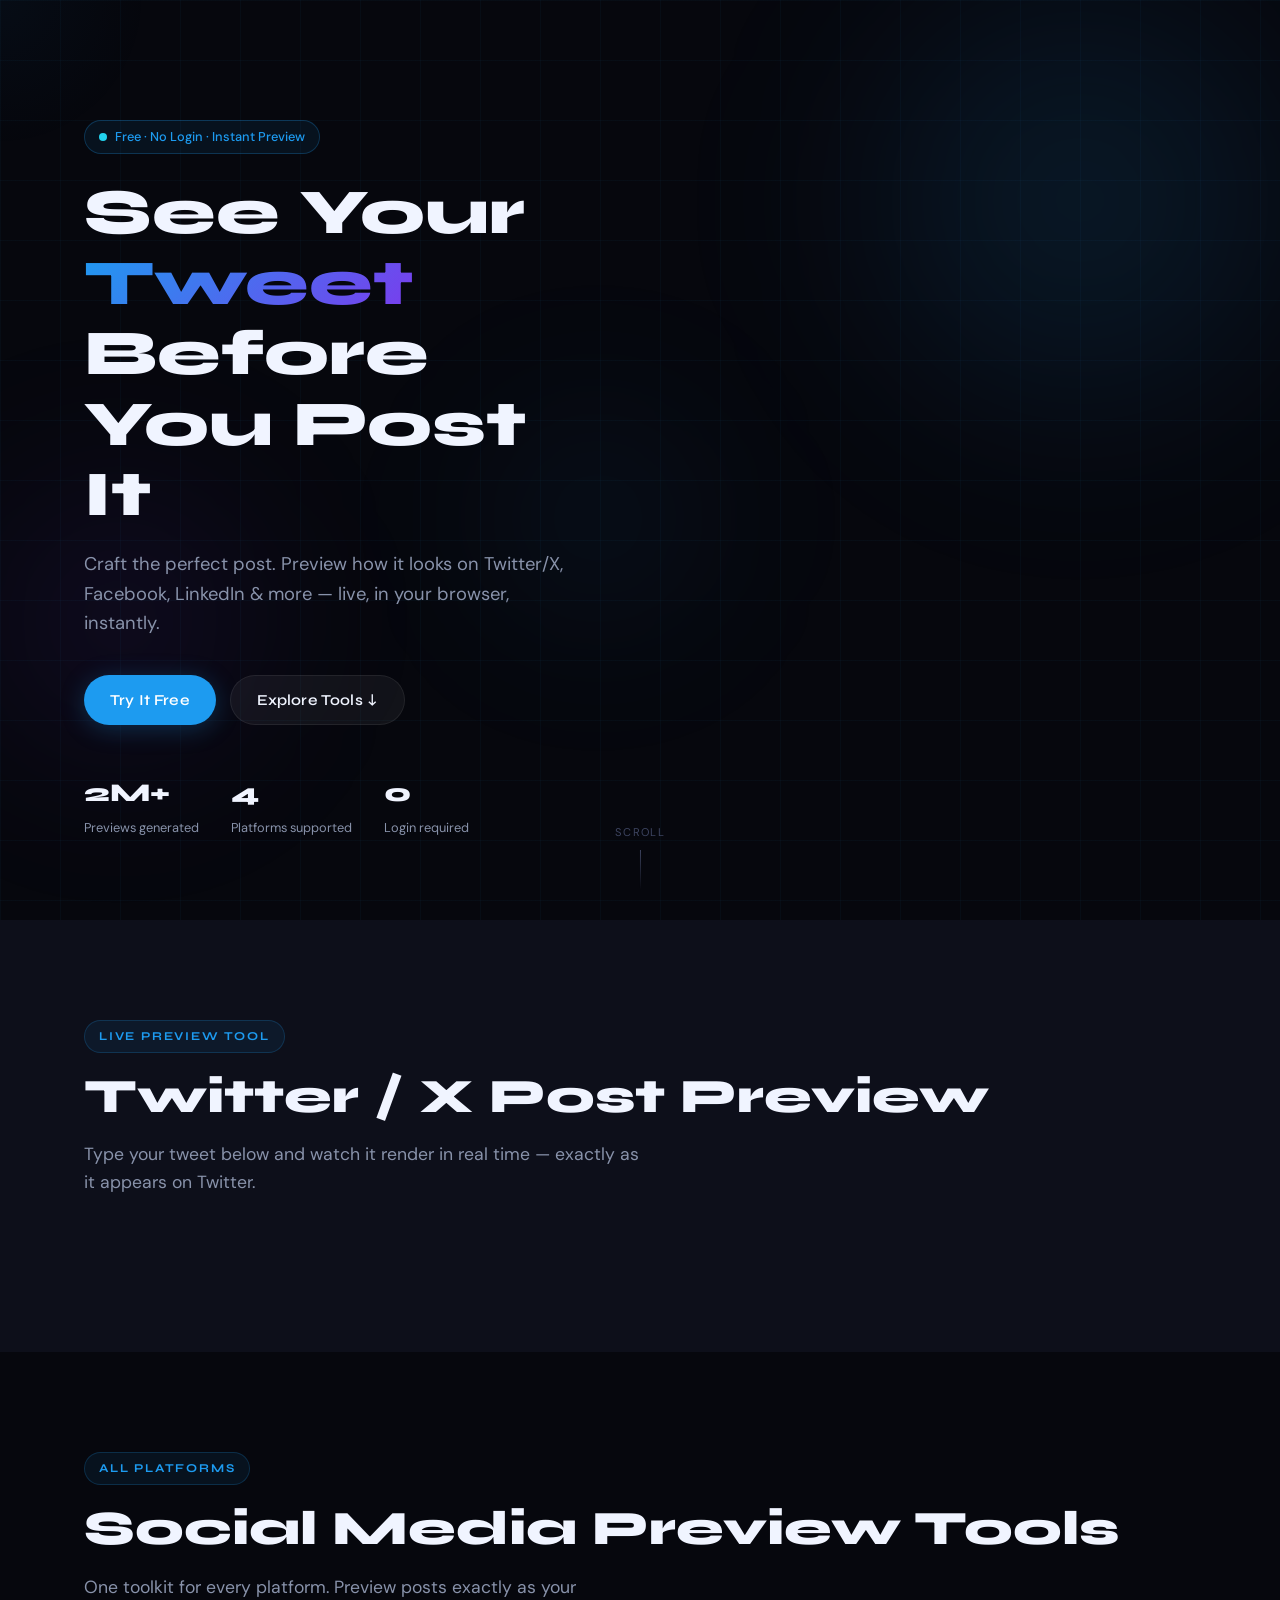
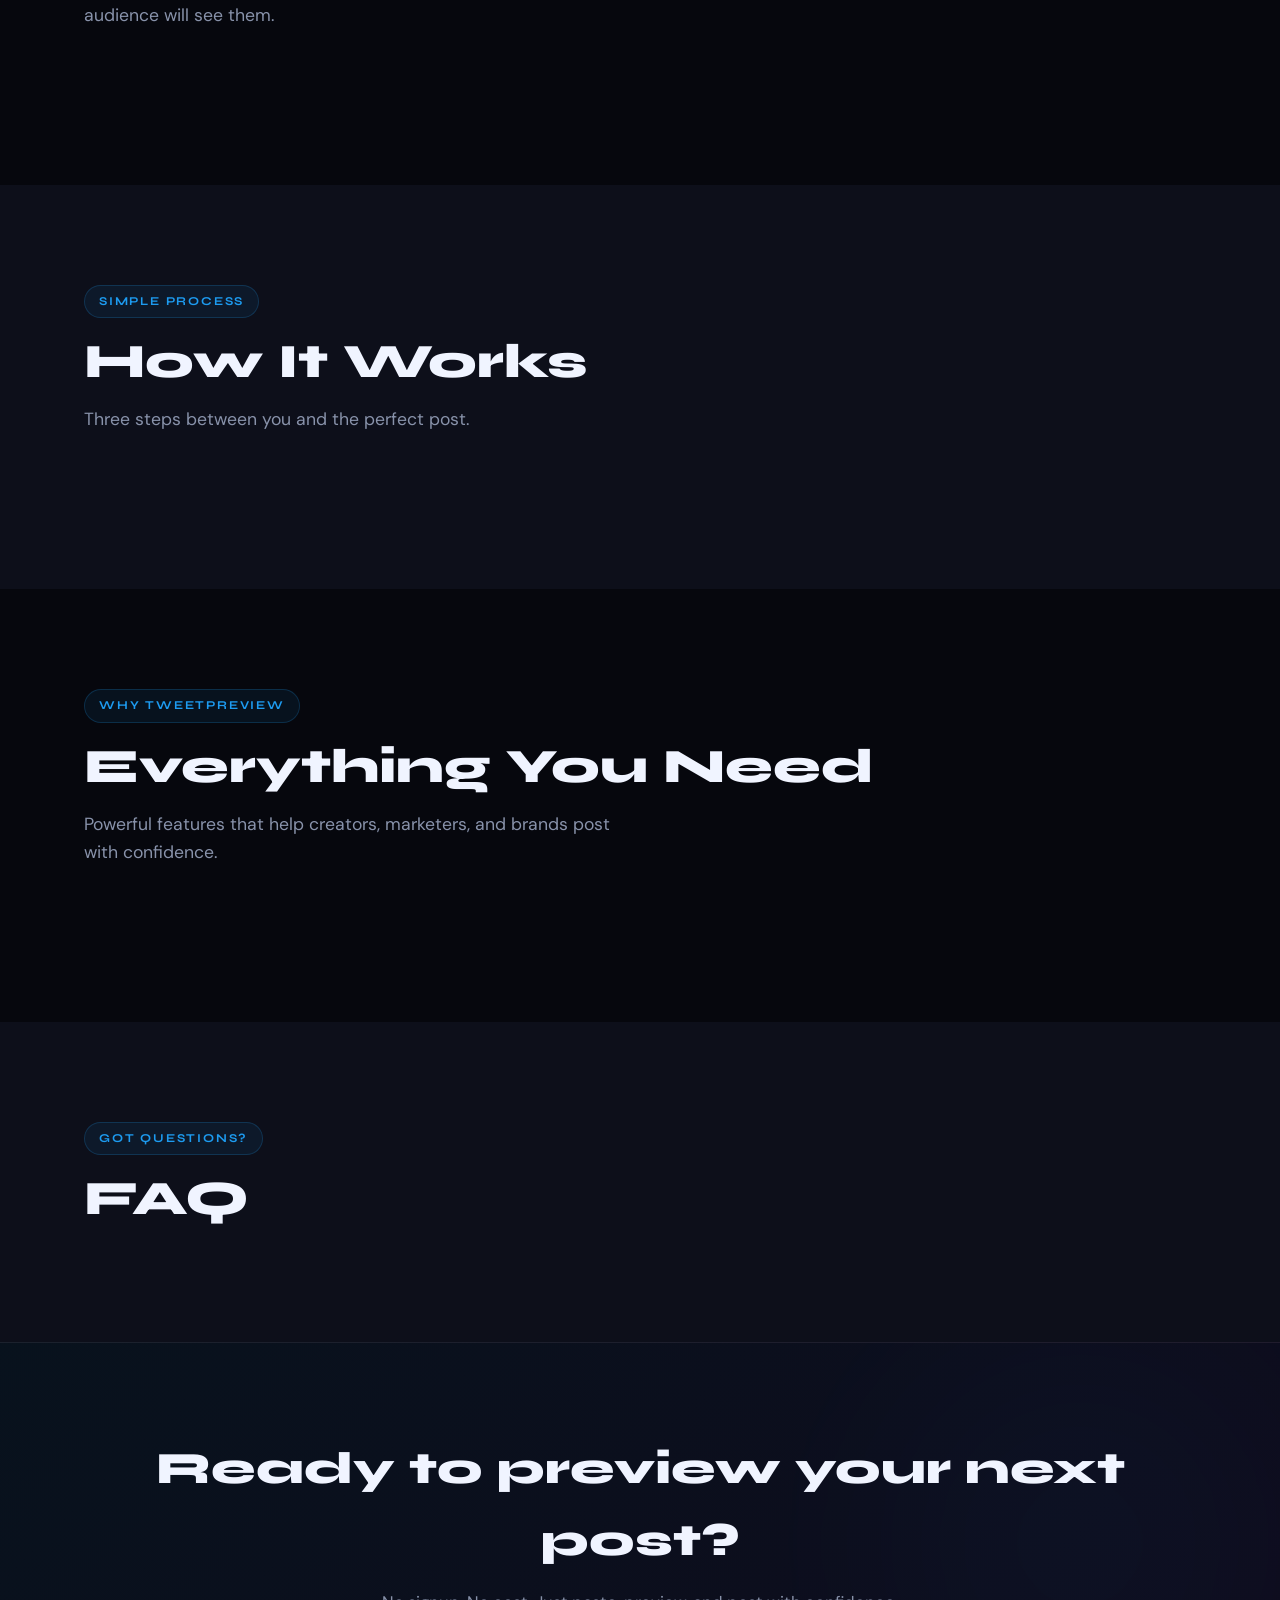
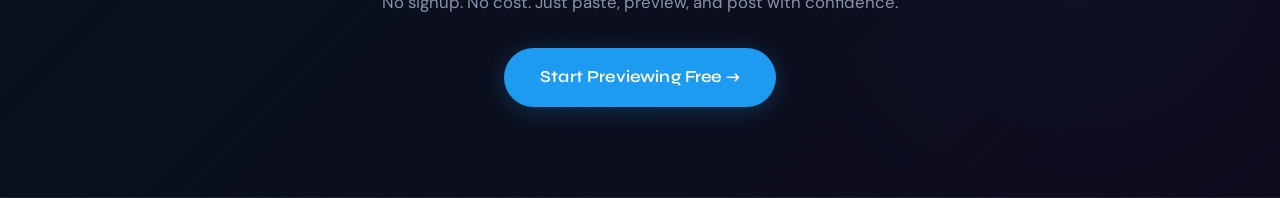
==== index.html @ 5bc127b2 "Add files via upload" ====
<!DOCTYPE html>
<html lang="en">
<head>
  <meta charset="UTF-8" />
  <meta name="viewport" content="width=device-width, initial-scale=1.0" />
  <title>TweetPreview – Social Media Post Preview Tool | Twitter, Facebook & More</title>

  <!-- Primary SEO Meta -->
  <meta name="description" content="Preview how your Twitter, Facebook, LinkedIn, and Instagram posts look before publishing. Free social media post preview tool with real-time rendering." />
  <meta name="keywords" content="tweet preview, twitter post preview, social media preview, facebook post preview, linkedin preview, instagram preview, social media tool" />
  <meta name="author" content="TweetPreview" />
  <meta name="robots" content="index, follow" />
  <link rel="canonical" href="https://tweetpreview.github.io/" />

  <!-- Open Graph -->
  <meta property="og:type" content="website" />
  <meta property="og:url" content="https://tweetpreview.github.io/" />
  <meta property="og:title" content="TweetPreview – Social Media Post Preview Tool" />
  <meta property="og:description" content="Preview how your Twitter, Facebook, LinkedIn, and Instagram posts look before publishing. 100% free, no login required." />
  <meta property="og:image" content="https://tweetpreview.github.io/assets/og-image.png" />
  <meta property="og:site_name" content="TweetPreview" />

  <!-- Twitter Card -->
  <meta name="twitter:card" content="summary_large_image" />
  <meta name="twitter:site" content="@tweetpreview" />
  <meta name="twitter:title" content="TweetPreview – Social Media Post Preview Tool" />
  <meta name="twitter:description" content="See exactly how your tweets & posts will look before you hit publish. Free tool, no login needed." />
  <meta name="twitter:image" content="https://tweetpreview.github.io/assets/og-image.png" />

  <!-- Schema.org JSON-LD -->
  <script type="application/ld+json">
  {
    "@context": "https://schema.org",
    "@graph": [
      {
        "@type": "WebSite",
        "@id": "https://tweetpreview.github.io/#website",
        "url": "https://tweetpreview.github.io/",
        "name": "TweetPreview",
        "description": "Free social media post preview tool for Twitter, Facebook, LinkedIn, and more.",
        "potentialAction": {
          "@type": "SearchAction",
          "target": "https://tweetpreview.github.io/?q={search_term_string}",
          "query-input": "required name=search_term_string"
        }
      },
      {
        "@type": "WebApplication",
        "@id": "https://tweetpreview.github.io/#app",
        "name": "TweetPreview",
        "url": "https://tweetpreview.github.io/",
        "applicationCategory": "UtilitiesApplication",
        "operatingSystem": "Web Browser",
        "offers": {
          "@type": "Offer",
          "price": "0",
          "priceCurrency": "USD"
        },
        "description": "Preview social media posts in real time before publishing.",
        "featureList": ["Twitter preview", "Facebook preview", "LinkedIn preview", "Instagram preview", "Real-time rendering"]
      },
      {
        "@type": "Organization",
        "@id": "https://tweetpreview.github.io/#org",
        "name": "TweetPreview",
        "url": "https://tweetpreview.github.io/",
        "logo": {
          "@type": "ImageObject",
          "url": "https://tweetpreview.github.io/assets/logo.svg"
        }
      },
      {
        "@type": "FAQPage",
        "mainEntity": [
          {
            "@type": "Question",
            "name": "Is TweetPreview free to use?",
            "acceptedAnswer": {
              "@type": "Answer",
              "text": "Yes, TweetPreview is completely free. No account or login required."
            }
          },
          {
            "@type": "Question",
            "name": "Which platforms does TweetPreview support?",
            "acceptedAnswer": {
              "@type": "Answer",
              "text": "TweetPreview supports Twitter/X, Facebook, LinkedIn, Instagram, and more social platforms."
            }
          },
          {
            "@type": "Question",
            "name": "Does TweetPreview store my data?",
            "acceptedAnswer": {
              "@type": "Answer",
              "text": "No. All previews are generated client-side in your browser. We never store your post content."
            }
          }
        ]
      }
    ]
  }
  </script>

  <!-- Fonts -->
  <link rel="preconnect" href="https://fonts.googleapis.com" />
  <link rel="preconnect" href="https://fonts.gstatic.com" crossorigin />
  <link href="https://fonts.googleapis.com/css2?family=Syne:wght@400;600;700;800&family=DM+Sans:ital,wght@0,300;0,400;0,500;1,300&display=swap" rel="stylesheet" />

  <link rel="stylesheet" href="styles.css" />
</head>
<body>

  <!-- HEADER -->
  <div id="header-root"></div>

  <!-- HERO SECTION -->
  <section class="hero" id="home" aria-label="Hero – Twitter Post Preview">
    <div class="hero__bg">
      <div class="hero__orb hero__orb--1"></div>
      <div class="hero__orb hero__orb--2"></div>
      <div class="hero__orb hero__orb--3"></div>
      <div class="hero__grid"></div>
    </div>
    <div class="container hero__inner">
      <div class="hero__text">
        <div class="hero__badge">
          <span class="pulse-dot"></span>
          Free · No Login · Instant Preview
        </div>
        <h1 class="hero__title">
          See Your <em>Tweet</em><br/>Before You Post It
        </h1>
        <p class="hero__sub">
          Craft the perfect post. Preview how it looks on Twitter/X, Facebook, LinkedIn & more — live, in your browser, instantly.
        </p>
        <div class="hero__cta">
          <a href="#preview-tool" class="btn btn--primary">Try It Free</a>
          <a href="#tools" class="btn btn--ghost">Explore Tools ↓</a>
        </div>
        <div class="hero__stats">
          <div class="stat"><strong>2M+</strong><span>Previews generated</span></div>
          <div class="stat"><strong>4</strong><span>Platforms supported</span></div>
          <div class="stat"><strong>0</strong><span>Login required</span></div>
        </div>
      </div>
      <div class="hero__demo" id="hero-preview-root"></div>
    </div>
    <div class="hero__scroll-hint">
      <span>Scroll</span>
      <div class="scroll-line"></div>
    </div>
  </section>

  <!-- PREVIEW TOOL SECTION -->
  <section class="section section--dark" id="preview-tool" aria-label="Twitter Post Preview Tool">
    <div class="container">
      <div class="section-label">Live Preview Tool</div>
      <h2 class="section-title">Twitter / X Post Preview</h2>
      <p class="section-sub">Type your tweet below and watch it render in real time — exactly as it appears on Twitter.</p>
      <div id="twitter-tool-root"></div>
    </div>
  </section>

  <!-- TOOLS CARDS SECTION -->
  <section class="section" id="tools" aria-label="All Social Media Preview Tools">
    <div class="container">
      <div class="section-label">All Platforms</div>
      <h2 class="section-title">Social Media Preview Tools</h2>
      <p class="section-sub">One toolkit for every platform. Preview posts exactly as your audience will see them.</p>
      <div id="tools-cards-root"></div>
    </div>
  </section>

  <!-- HOW IT WORKS -->
  <section class="section section--dark" id="how" aria-label="How TweetPreview works">
    <div class="container">
      <div class="section-label">Simple Process</div>
      <h2 class="section-title">How It Works</h2>
      <p class="section-sub">Three steps between you and the perfect post.</p>
      <div id="how-it-works-root"></div>
    </div>
  </section>

  <!-- FEATURES SECTION -->
  <section class="section" id="features" aria-label="TweetPreview Features">
    <div class="container">
      <div class="section-label">Why TweetPreview</div>
      <h2 class="section-title">Everything You Need</h2>
      <p class="section-sub">Powerful features that help creators, marketers, and brands post with confidence.</p>
      <div id="features-root"></div>
    </div>
  </section>

  <!-- FAQ SECTION -->
  <section class="section section--dark" id="faq" aria-label="Frequently Asked Questions">
    <div class="container">
      <div class="section-label">Got Questions?</div>
      <h2 class="section-title">FAQ</h2>
      <div id="faq-root"></div>
    </div>
  </section>

  <!-- CTA BANNER -->
  <section class="cta-banner" aria-label="Call to action">
    <div class="cta-banner__bg">
      <div class="hero__orb hero__orb--1" style="opacity:.3"></div>
    </div>
    <div class="container cta-banner__inner">
      <h2>Ready to preview your next post?</h2>
      <p>No signup. No cost. Just paste, preview, and post with confidence.</p>
      <a href="#preview-tool" class="btn btn--primary btn--lg">Start Previewing Free →</a>
    </div>
  </section>

  <!-- FOOTER -->
  <div id="footer-root"></div>

  <!-- JS Components -->
  <script src="components/header.js"></script>
  <script src="components/hero-preview.js"></script>
  <script src="components/twitter-tool.js"></script>
  <script src="components/tools-cards.js"></script>
  <script src="components/how-it-works.js"></script>
  <script src="components/features.js"></script>
  <script src="components/faq.js"></script>
  <script src="components/footer.js"></script>
  <script src="main.js"></script>
</body>
</html>
---- styles.css ----
/* =========================================
   TWEETPREVIEW — GLOBAL STYLES
   ========================================= */

:root {
  --bg: #06070d;
  --bg-2: #0d0f1a;
  --bg-card: #111422;
  --bg-card-hover: #161a2e;
  --border: rgba(255,255,255,0.07);
  --border-accent: rgba(29,161,242,0.3);

  --twitter: #1d9bf0;
  --twitter-glow: rgba(29,155,240,0.25);
  --facebook: #1877f2;
  --linkedin: #0a66c2;
  --instagram: #e1306c;
  --tiktok: #ff0050;

  --accent: #1d9bf0;
  --accent-2: #7c3aed;
  --gold: #f59e0b;

  --text: #f0f4ff;
  --text-muted: #8892aa;
  --text-faint: #3d4460;

  --font-display: 'Syne', sans-serif;
  --font-body: 'DM Sans', sans-serif;

  --radius: 16px;
  --radius-sm: 10px;
  --radius-pill: 999px;
  --shadow-glow: 0 0 40px rgba(29,155,240,0.15);
  --transition: 0.25s cubic-bezier(0.4,0,0.2,1);
}

*, *::before, *::after { box-sizing: border-box; margin: 0; padding: 0; }

html { scroll-behavior: smooth; }

body {
  font-family: var(--font-body);
  background: var(--bg);
  color: var(--text);
  line-height: 1.6;
  overflow-x: hidden;
}

img { display: block; max-width: 100%; }
a { text-decoration: none; color: inherit; }
button { cursor: pointer; font-family: inherit; border: none; outline: none; }

/* ---- CONTAINER ---- */
.container {
  width: min(1160px, 100%);
  margin: 0 auto;
  padding: 0 24px;
}

/* ---- BUTTONS ---- */
.btn {
  display: inline-flex;
  align-items: center;
  gap: 8px;
  padding: 12px 26px;
  border-radius: var(--radius-pill);
  font-family: var(--font-display);
  font-weight: 600;
  font-size: 0.95rem;
  letter-spacing: 0.01em;
  transition: all var(--transition);
}
.btn--primary {
  background: var(--twitter);
  color: #fff;
  box-shadow: 0 4px 24px var(--twitter-glow);
}
.btn--primary:hover {
  background: #1a8cd8;
  transform: translateY(-2px);
  box-shadow: 0 8px 32px var(--twitter-glow);
}
.btn--ghost {
  background: rgba(255,255,255,0.05);
  color: var(--text);
  border: 1px solid var(--border);
}
.btn--ghost:hover {
  background: rgba(255,255,255,0.1);
  border-color: rgba(255,255,255,0.15);
  transform: translateY(-2px);
}
.btn--lg { padding: 16px 36px; font-size: 1.05rem; }

/* ---- SECTIONS ---- */
.section {
  padding: 100px 0;
}
.section--dark {
  background: var(--bg-2);
}
.section-label {
  display: inline-block;
  font-family: var(--font-display);
  font-size: 0.75rem;
  font-weight: 700;
  letter-spacing: 0.15em;
  text-transform: uppercase;
  color: var(--twitter);
  margin-bottom: 16px;
  padding: 6px 14px;
  background: rgba(29,155,240,0.08);
  border: 1px solid rgba(29,155,240,0.2);
  border-radius: var(--radius-pill);
}
.section-title {
  font-family: var(--font-display);
  font-size: clamp(2rem, 4vw, 3rem);
  font-weight: 800;
  line-height: 1.15;
  margin-bottom: 16px;
}
.section-sub {
  font-size: 1.1rem;
  color: var(--text-muted);
  max-width: 560px;
  margin-bottom: 56px;
}

/* ==========================================
   HEADER
   ========================================== */
.site-header {
  position: fixed;
  top: 0; left: 0; right: 0;
  z-index: 100;
  padding: 0 24px;
  height: 70px;
  display: flex;
  align-items: center;
  background: rgba(6,7,13,0.7);
  backdrop-filter: blur(20px);
  border-bottom: 1px solid var(--border);
  transition: background var(--transition);
}
.site-header.scrolled {
  background: rgba(6,7,13,0.95);
}
.header__inner {
  width: min(1160px, 100%);
  margin: 0 auto;
  display: flex;
  align-items: center;
  justify-content: space-between;
}
.header__logo {
  display: flex;
  align-items: center;
  gap: 10px;
  font-family: var(--font-display);
  font-weight: 800;
  font-size: 1.2rem;
  color: var(--text);
}
.logo-icon {
  width: 36px; height: 36px;
  background: var(--twitter);
  border-radius: 10px;
  display: grid;
  place-items: center;
}
.logo-icon svg { width: 20px; height: 20px; fill: #fff; }

.header__nav {
  display: flex;
  align-items: center;
  gap: 32px;
  list-style: none;
}
.header__nav a {
  font-size: 0.9rem;
  font-weight: 500;
  color: var(--text-muted);
  transition: color var(--transition);
}
.header__nav a:hover { color: var(--text); }

.header__actions { display: flex; gap: 12px; align-items: center; }
.header__hamburger {
  display: none;
  flex-direction: column;
  gap: 5px;
  padding: 8px;
  background: transparent;
}
.header__hamburger span {
  display: block;
  width: 22px; height: 2px;
  background: var(--text);
  border-radius: 2px;
  transition: all var(--transition);
}

/* ==========================================
   HERO
   ========================================== */
.hero {
  position: relative;
  min-height: 100vh;
  display: flex;
  flex-direction: column;
  justify-content: center;
  padding: 120px 0 80px;
  overflow: hidden;
}
.hero__bg { position: absolute; inset: 0; pointer-events: none; }
.hero__grid {
  position: absolute; inset: 0;
  background-image:
    linear-gradient(rgba(29,155,240,0.04) 1px, transparent 1px),
    linear-gradient(90deg, rgba(29,155,240,0.04) 1px, transparent 1px);
  background-size: 60px 60px;
}
.hero__orb {
  position: absolute;
  border-radius: 50%;
  filter: blur(80px);
  animation: orbFloat 8s ease-in-out infinite;
}
.hero__orb--1 {
  width: 600px; height: 600px;
  background: radial-gradient(circle, rgba(29,155,240,0.15), transparent 70%);
  top: -100px; right: -100px;
  animation-delay: 0s;
}
.hero__orb--2 {
  width: 400px; height: 400px;
  background: radial-gradient(circle, rgba(124,58,237,0.12), transparent 70%);
  bottom: 100px; left: -80px;
  animation-delay: 3s;
}
.hero__orb--3 {
  width: 300px; height: 300px;
  background: radial-gradient(circle, rgba(29,155,240,0.1), transparent 70%);
  top: 40%; left: 35%;
  animation-delay: 1.5s;
}
@keyframes orbFloat {
  0%, 100% { transform: translateY(0) scale(1); }
  50% { transform: translateY(-30px) scale(1.05); }
}

.hero__inner {
  position: relative;
  display: grid;
  grid-template-columns: 1fr 1fr;
  gap: 60px;
  align-items: center;
}
.hero__badge {
  display: inline-flex;
  align-items: center;
  gap: 8px;
  font-size: 0.8rem;
  font-weight: 500;
  color: var(--twitter);
  background: rgba(29,155,240,0.08);
  border: 1px solid rgba(29,155,240,0.25);
  padding: 6px 14px;
  border-radius: var(--radius-pill);
  margin-bottom: 24px;
  animation: fadeUp 0.6s ease both;
}
.pulse-dot {
  width: 8px; height: 8px;
  background: #22d3ee;
  border-radius: 50%;
  animation: pulse 2s ease-in-out infinite;
}
@keyframes pulse {
  0%, 100% { box-shadow: 0 0 0 0 rgba(34,211,238,0.5); }
  50% { box-shadow: 0 0 0 6px rgba(34,211,238,0); }
}

.hero__title {
  font-family: var(--font-display);
  font-size: clamp(2.8rem, 5vw, 4.5rem);
  font-weight: 800;
  line-height: 1.1;
  margin-bottom: 20px;
  animation: fadeUp 0.6s 0.1s ease both;
}
.hero__title em {
  font-style: normal;
  background: linear-gradient(135deg, var(--twitter), #7c3aed);
  -webkit-background-clip: text;
  -webkit-text-fill-color: transparent;
  background-clip: text;
}
.hero__sub {
  font-size: 1.15rem;
  color: var(--text-muted);
  max-width: 500px;
  margin-bottom: 36px;
  animation: fadeUp 0.6s 0.2s ease both;
}
.hero__cta {
  display: flex;
  gap: 14px;
  flex-wrap: wrap;
  margin-bottom: 48px;
  animation: fadeUp 0.6s 0.3s ease both;
}
.hero__stats {
  display: flex;
  gap: 32px;
  animation: fadeUp 0.6s 0.4s ease both;
}
.stat strong {
  display: block;
  font-family: var(--font-display);
  font-size: 1.6rem;
  font-weight: 800;
  color: var(--text);
}
.stat span {
  font-size: 0.8rem;
  color: var(--text-muted);
}

.hero__demo {
  animation: fadeUp 0.7s 0.3s ease both;
}

.hero__scroll-hint {
  position: absolute;
  bottom: 30px;
  left: 50%;
  transform: translateX(-50%);
  display: flex;
  flex-direction: column;
  align-items: center;
  gap: 8px;
  font-size: 0.7rem;
  letter-spacing: 0.12em;
  text-transform: uppercase;
  color: var(--text-faint);
  animation: fadeIn 1s 1s ease both;
}
.scroll-line {
  width: 1px; height: 40px;
  background: linear-gradient(to bottom, var(--text-faint), transparent);
  animation: scrollPulse 2s ease-in-out infinite;
}
@keyframes scrollPulse {
  0%, 100% { opacity: 0.3; }
  50% { opacity: 1; }
}

@keyframes fadeUp {
  from { opacity: 0; transform: translateY(24px); }
  to { opacity: 1; transform: translateY(0); }
}
@keyframes fadeIn {
  from { opacity: 0; }
  to { opacity: 1; }
}

/* ==========================================
   TWITTER LIVE TOOL
   ========================================== */
.twitter-tool {
  display: grid;
  grid-template-columns: 1fr 1fr;
  gap: 40px;
  align-items: start;
}
.tweet-composer {
  background: var(--bg-card);
  border: 1px solid var(--border);
  border-radius: var(--radius);
  padding: 28px;
}
.tweet-composer h3 {
  font-family: var(--font-display);
  font-size: 1rem;
  font-weight: 700;
  margin-bottom: 20px;
  color: var(--text-muted);
  display: flex;
  align-items: center;
  gap: 8px;
}
.tweet-composer h3 svg { width: 16px; height: 16px; fill: var(--twitter); }

.field-group { margin-bottom: 16px; }
.field-group label {
  display: block;
  font-size: 0.8rem;
  font-weight: 600;
  color: var(--text-muted);
  margin-bottom: 6px;
  text-transform: uppercase;
  letter-spacing: 0.05em;
}
.field-input, .field-textarea {
  width: 100%;
  background: rgba(255,255,255,0.04);
  border: 1px solid var(--border);
  border-radius: var(--radius-sm);
  color: var(--text);
  font-family: var(--font-body);
  font-size: 0.95rem;
  padding: 12px 14px;
  transition: border-color var(--transition);
  resize: none;
}
.field-input:focus, .field-textarea:focus {
  outline: none;
  border-color: var(--twitter);
  box-shadow: 0 0 0 3px rgba(29,155,240,0.1);
}
.field-textarea { min-height: 100px; line-height: 1.6; }
.char-count {
  text-align: right;
  font-size: 0.78rem;
  color: var(--text-muted);
  margin-top: 4px;
}
.char-count.warn { color: var(--gold); }
.char-count.over { color: #ef4444; }

.options-row {
  display: grid;
  grid-template-columns: 1fr 1fr;
  gap: 12px;
}
.toggle-row {
  display: flex;
  align-items: center;
  justify-content: space-between;
  padding: 10px 0;
  border-top: 1px solid var(--border);
  margin-top: 12px;
}
.toggle-label { font-size: 0.88rem; color: var(--text-muted); }
.toggle {
  width: 40px; height: 22px;
  background: var(--border);
  border-radius: 99px;
  position: relative;
  cursor: pointer;
  transition: background var(--transition);
  border: none;
}
.toggle.on { background: var(--twitter); }
.toggle::after {
  content: '';
  position: absolute;
  top: 3px; left: 3px;
  width: 16px; height: 16px;
  background: #fff;
  border-radius: 50%;
  transition: transform var(--transition);
}
.toggle.on::after { transform: translateX(18px); }

/* Tweet Preview Card */
.tweet-preview-wrap {
  position: sticky;
  top: 90px;
}
.preview-label {
  font-size: 0.75rem;
  font-weight: 700;
  letter-spacing: 0.1em;
  text-transform: uppercase;
  color: var(--text-muted);
  margin-bottom: 14px;
  display: flex;
  align-items: center;
  gap: 6px;
}
.preview-label::before {
  content: '';
  display: block;
  width: 6px; height: 6px;
  background: #22d3ee;
  border-radius: 50%;
  animation: pulse 2s infinite;
}

.tweet-card {
  background: var(--bg-card);
  border: 1px solid var(--border);
  border-radius: 16px;
  padding: 20px;
  transition: border-color var(--transition);
}
.tweet-card:hover { border-color: var(--border-accent); }
.tweet-card.dark-mode {
  background: #000;
  border-color: #2f3336;
}
.tweet-card.light-mode {
  background: #fff;
  color: #0f1419;
  border-color: #eff3f4;
}

.tweet-header {
  display: flex;
  align-items: flex-start;
  gap: 12px;
  margin-bottom: 12px;
}
.tweet-avatar {
  width: 48px; height: 48px;
  border-radius: 50%;
  background: linear-gradient(135deg, var(--twitter), #7c3aed);
  flex-shrink: 0;
  display: grid;
  place-items: center;
  font-size: 1.2rem;
}
.tweet-user { flex: 1; }
.tweet-name {
  font-weight: 700;
  font-size: 0.95rem;
  display: flex;
  align-items: center;
  gap: 4px;
}
.tweet-name .verified { color: var(--twitter); }
.tweet-handle { font-size: 0.85rem; color: #71767b; }
.tweet-more { color: #71767b; font-size: 1.3rem; line-height: 1; cursor: pointer; margin-left: auto; }

.tweet-body { font-size: 1.05rem; line-height: 1.55; margin-bottom: 12px; white-space: pre-wrap; word-break: break-word; }
.tweet-body a { color: var(--twitter); }
.tweet-body .hashtag { color: var(--twitter); }

.tweet-image-placeholder {
  width: 100%;
  aspect-ratio: 16/9;
  background: linear-gradient(135deg, rgba(29,155,240,0.1), rgba(124,58,237,0.1));
  border: 1px dashed rgba(29,155,240,0.3);
  border-radius: 12px;
  display: grid;
  place-items: center;
  font-size: 0.85rem;
  color: var(--text-muted);
  margin-bottom: 12px;
}

.tweet-time { font-size: 0.82rem; color: #71767b; margin-bottom: 12px; }
.tweet-stats {
  display: flex;
  gap: 20px;
  padding: 12px 0;
  border-top: 1px solid rgba(255,255,255,0.05);
  border-bottom: 1px solid rgba(255,255,255,0.05);
  margin-bottom: 12px;
  font-size: 0.85rem;
  color: #71767b;
}
.tweet-stats span strong { color: var(--text); }
.tweet-actions {
  display: flex;
  justify-content: space-between;
  color: #71767b;
  font-size: 0.85rem;
}
.tweet-actions button {
  background: none;
  color: #71767b;
  display: flex;
  align-items: center;
  gap: 5px;
  padding: 6px 8px;
  border-radius: 99px;
  transition: all var(--transition);
  font-size: 0.82rem;
  font-family: var(--font-body);
}
.tweet-actions button:hover { color: var(--twitter); background: rgba(29,155,240,0.08); }
.tweet-actions button svg { width: 18px; height: 18px; }

/* ==========================================
   TOOLS CARDS
   ========================================== */
.tools-grid {
  display: grid;
  grid-template-columns: repeat(auto-fill, minmax(260px, 1fr));
  gap: 24px;
}
.tool-card {
  background: var(--bg-card);
  border: 1px solid var(--border);
  border-radius: var(--radius);
  padding: 28px;
  transition: all var(--transition);
  cursor: pointer;
  position: relative;
  overflow: hidden;
}
.tool-card::before {
  content: '';
  position: absolute;
  inset: 0;
  background: var(--card-color, var(--twitter));
  opacity: 0;
  transition: opacity var(--transition);
}
.tool-card:hover {
  transform: translateY(-4px);
  border-color: var(--card-color, var(--twitter));
  box-shadow: 0 16px 40px rgba(0,0,0,0.3);
}
.tool-card:hover::before { opacity: 0.04; }

.tool-card__icon {
  width: 52px; height: 52px;
  border-radius: 14px;
  display: grid;
  place-items: center;
  margin-bottom: 18px;
  background: rgba(255,255,255,0.06);
  transition: all var(--transition);
  position: relative;
  z-index: 1;
}
.tool-card:hover .tool-card__icon {
  background: var(--card-color, var(--twitter));
  transform: scale(1.1);
}
.tool-card__icon svg { width: 26px; height: 26px; }
.tool-card__name {
  font-family: var(--font-display);
  font-size: 1.15rem;
  font-weight: 700;
  margin-bottom: 8px;
  position: relative;
  z-index: 1;
}
.tool-card__desc {
  font-size: 0.88rem;
  color: var(--text-muted);
  line-height: 1.6;
  position: relative;
  z-index: 1;
}
.tool-card__link {
  display: inline-flex;
  align-items: center;
  gap: 6px;
  margin-top: 18px;
  font-size: 0.85rem;
  font-weight: 600;
  color: var(--card-color, var(--twitter));
  position: relative;
  z-index: 1;
  transition: gap var(--transition);
}
.tool-card:hover .tool-card__link { gap: 10px; }

/* ==========================================
   HOW IT WORKS
   ========================================== */
.steps-grid {
  display: grid;
  grid-template-columns: repeat(3, 1fr);
  gap: 32px;
  position: relative;
}
.steps-grid::before {
  content: '';
  position: absolute;
  top: 36px; left: calc(16.5% + 26px);
  right: calc(16.5% + 26px);
  height: 1px;
  background: linear-gradient(90deg, var(--twitter), transparent 50%, var(--twitter));
  opacity: 0.3;
}
.step-card {
  text-align: center;
  padding: 36px 24px;
}
.step-num {
  width: 72px; height: 72px;
  border-radius: 50%;
  background: var(--bg-card);
  border: 2px solid var(--border-accent);
  display: grid;
  place-items: center;
  margin: 0 auto 20px;
  font-family: var(--font-display);
  font-size: 1.4rem;
  font-weight: 800;
  color: var(--twitter);
  position: relative;
}
.step-num::after {
  content: '';
  position: absolute;
  inset: -6px;
  border-radius: 50%;
  background: radial-gradient(circle, rgba(29,155,240,0.1), transparent 70%);
}
.step-card h3 {
  font-family: var(--font-display);
  font-size: 1.1rem;
  font-weight: 700;
  margin-bottom: 10px;
}
.step-card p { font-size: 0.9rem; color: var(--text-muted); line-height: 1.65; }

/* ==========================================
   FEATURES
   ========================================== */
.features-grid {
  display: grid;
  grid-template-columns: repeat(3, 1fr);
  gap: 24px;
}
.feature-item {
  background: var(--bg-card);
  border: 1px solid var(--border);
  border-radius: var(--radius);
  padding: 28px;
  transition: all var(--transition);
}
.feature-item:hover {
  border-color: rgba(29,155,240,0.25);
  transform: translateY(-2px);
}
.feature-icon {
  font-size: 2rem;
  margin-bottom: 14px;
}
.feature-item h3 {
  font-family: var(--font-display);
  font-size: 1rem;
  font-weight: 700;
  margin-bottom: 8px;
}
.feature-item p { font-size: 0.88rem; color: var(--text-muted); line-height: 1.65; }

/* ==========================================
   FAQ
   ========================================== */
.faq-list { max-width: 760px; margin: 0 auto; }
.faq-item {
  border: 1px solid var(--border);
  border-radius: var(--radius-sm);
  margin-bottom: 12px;
  overflow: hidden;
  transition: border-color var(--transition);
}
.faq-item.open { border-color: rgba(29,155,240,0.35); }
.faq-q {
  width: 100%;
  text-align: left;
  background: var(--bg-card);
  color: var(--text);
  font-family: var(--font-body);
  font-size: 1rem;
  font-weight: 600;
  padding: 20px 22px;
  display: flex;
  justify-content: space-between;
  align-items: center;
  gap: 12px;
  transition: background var(--transition);
}
.faq-q:hover { background: var(--bg-card-hover); }
.faq-arrow {
  width: 20px; height: 20px;
  border-radius: 50%;
  background: rgba(29,155,240,0.1);
  border: 1px solid rgba(29,155,240,0.2);
  display: grid;
  place-items: center;
  flex-shrink: 0;
  transition: transform var(--transition);
  font-size: 0.7rem;
  color: var(--twitter);
}
.faq-item.open .faq-arrow { transform: rotate(180deg); }
.faq-a {
  background: var(--bg-card);
  padding: 0 22px;
  max-height: 0;
  overflow: hidden;
  transition: max-height 0.35s ease, padding 0.35s ease;
  font-size: 0.93rem;
  color: var(--text-muted);
  line-height: 1.7;
}
.faq-item.open .faq-a {
  max-height: 200px;
  padding: 0 22px 20px;
}

/* ==========================================
   CTA BANNER
   ========================================== */
.cta-banner {
  position: relative;
  padding: 90px 0;
  overflow: hidden;
  background: linear-gradient(135deg, rgba(29,155,240,0.07), rgba(124,58,237,0.07));
  border-top: 1px solid var(--border);
  border-bottom: 1px solid var(--border);
}
.cta-banner__bg { position: absolute; inset: 0; pointer-events: none; }
.cta-banner__inner { position: relative; text-align: center; }
.cta-banner h2 {
  font-family: var(--font-display);
  font-size: clamp(1.8rem, 4vw, 2.8rem);
  font-weight: 800;
  margin-bottom: 12px;
}
.cta-banner p { font-size: 1.05rem; color: var(--text-muted); margin-bottom: 32px; }

/* ==========================================
   FOOTER
   ========================================== */
.site-footer {
  background: var(--bg-2);
  border-top: 1px solid var(--border);
  padding: 64px 0 32px;
}
.footer__top {
  display: grid;
  grid-template-columns: 1.5fr 1fr 1fr 1fr;
  gap: 48px;
  margin-bottom: 56px;
}
.footer__brand p {
  font-size: 0.88rem;
  color: var(--text-muted);
  line-height: 1.7;
  margin-top: 14px;
  max-width: 260px;
}
.footer__socials {
  display: flex;
  gap: 10px;
  margin-top: 20px;
}
.social-btn {
  width: 38px; height: 38px;
  border-radius: var(--radius-sm);
  background: rgba(255,255,255,0.05);
  border: 1px solid var(--border);
  display: grid;
  place-items: center;
  transition: all var(--transition);
  color: var(--text-muted);
}
.social-btn:hover {
  background: var(--twitter);
  border-color: var(--twitter);
  color: #fff;
  transform: translateY(-2px);
}
.social-btn svg { width: 16px; height: 16px; fill: currentColor; }

.footer__widget h4 {
  font-family: var(--font-display);
  font-size: 0.85rem;
  font-weight: 700;
  letter-spacing: 0.08em;
  text-transform: uppercase;
  color: var(--text-muted);
  margin-bottom: 18px;
}
.footer__links { list-style: none; }
.footer__links li { margin-bottom: 10px; }
.footer__links a {
  font-size: 0.88rem;
  color: var(--text-muted);
  transition: color var(--transition);
}
.footer__links a:hover { color: var(--text); }

.footer__newsletter input {
  width: 100%;
  background: rgba(255,255,255,0.04);
  border: 1px solid var(--border);
  border-radius: var(--radius-sm);
  color: var(--text);
  font-family: var(--font-body);
  font-size: 0.88rem;
  padding: 10px 14px;
  margin-bottom: 8px;
  transition: border-color var(--transition);
}
.footer__newsletter input:focus {
  outline: none;
  border-color: var(--twitter);
}
.footer__newsletter button {
  width: 100%;
  padding: 10px;
  background: var(--twitter);
  color: #fff;
  border-radius: var(--radius-sm);
  font-family: var(--font-display);
  font-weight: 700;
  font-size: 0.88rem;
  transition: all var(--transition);
}
.footer__newsletter button:hover { background: #1a8cd8; }

.footer__bottom {
  border-top: 1px solid var(--border);
  padding-top: 24px;
  display: flex;
  justify-content: space-between;
  align-items: center;
  font-size: 0.82rem;
  color: var(--text-muted);
  flex-wrap: wrap;
  gap: 12px;
}
.footer__bottom-links { display: flex; gap: 20px; }
.footer__bottom-links a:hover { color: var(--text); }

/* ==========================================
   HERO MINI PREVIEW (right side)
   ========================================== */
.hero-mini-preview {
  background: var(--bg-card);
  border: 1px solid var(--border);
  border-radius: 20px;
  padding: 6px;
  position: relative;
}
.hero-mini-preview::before {
  content: '';
  position: absolute;
  inset: -1px;
  border-radius: 21px;
  background: linear-gradient(135deg, rgba(29,155,240,0.3), rgba(124,58,237,0.2));
  z-index: -1;
}
.mini-browser-bar {
  background: rgba(255,255,255,0.04);
  border-radius: 12px 12px 0 0;
  padding: 10px 14px;
  display: flex;
  align-items: center;
  gap: 8px;
  margin-bottom: 4px;
}
.browser-dots { display: flex; gap: 5px; }
.browser-dots span {
  width: 8px; height: 8px;
  border-radius: 50%;
}
.browser-dots span:nth-child(1) { background: #ff5f57; }
.browser-dots span:nth-child(2) { background: #febc2e; }
.browser-dots span:nth-child(3) { background: #28c840; }
.browser-url {
  flex: 1;
  background: rgba(255,255,255,0.06);
  border-radius: 6px;
  padding: 4px 10px;
  font-size: 0.72rem;
  color: var(--text-muted);
  font-family: monospace;
}

/* ==========================================
   SCROLL REVEAL
   ========================================== */
.reveal {
  opacity: 0;
  transform: translateY(30px);
  transition: opacity 0.6s ease, transform 0.6s ease;
}
.reveal.visible {
  opacity: 1;
  transform: translateY(0);
}

/* ==========================================
   MOBILE NAV
   ========================================== */
.mobile-nav {
  position: fixed;
  top: 70px; left: 0; right: 0;
  background: rgba(6,7,13,0.98);
  backdrop-filter: blur(20px);
  border-bottom: 1px solid var(--border);
  padding: 20px 24px;
  display: none;
  flex-direction: column;
  gap: 16px;
  z-index: 99;
}
.mobile-nav.open { display: flex; }
.mobile-nav a {
  font-size: 1rem;
  font-weight: 500;
  color: var(--text-muted);
  padding: 8px 0;
  border-bottom: 1px solid var(--border);
  transition: color var(--transition);
}
.mobile-nav a:hover { color: var(--text); }

/* ==========================================
   RESPONSIVE
   ========================================== */
@media (max-width: 900px) {
  .hero__inner { grid-template-columns: 1fr; }
  .hero__demo { display: none; }
  .twitter-tool { grid-template-columns: 1fr; }
  .tweet-preview-wrap { position: static; }
  .steps-grid { grid-template-columns: 1fr; }
  .steps-grid::before { display: none; }
  .features-grid { grid-template-columns: 1fr 1fr; }
  .footer__top { grid-template-columns: 1fr 1fr; }
  .header__nav, .header__actions { display: none; }
  .header__hamburger { display: flex; }
}
@media (max-width: 600px) {
  .tools-grid { grid-template-columns: 1fr; }
  .features-grid { grid-template-columns: 1fr; }
  .footer__top { grid-template-columns: 1fr; }
  .hero__stats { gap: 20px; }
  .hero__cta { flex-direction: column; }
  .btn { text-align: center; justify-content: center; }
}
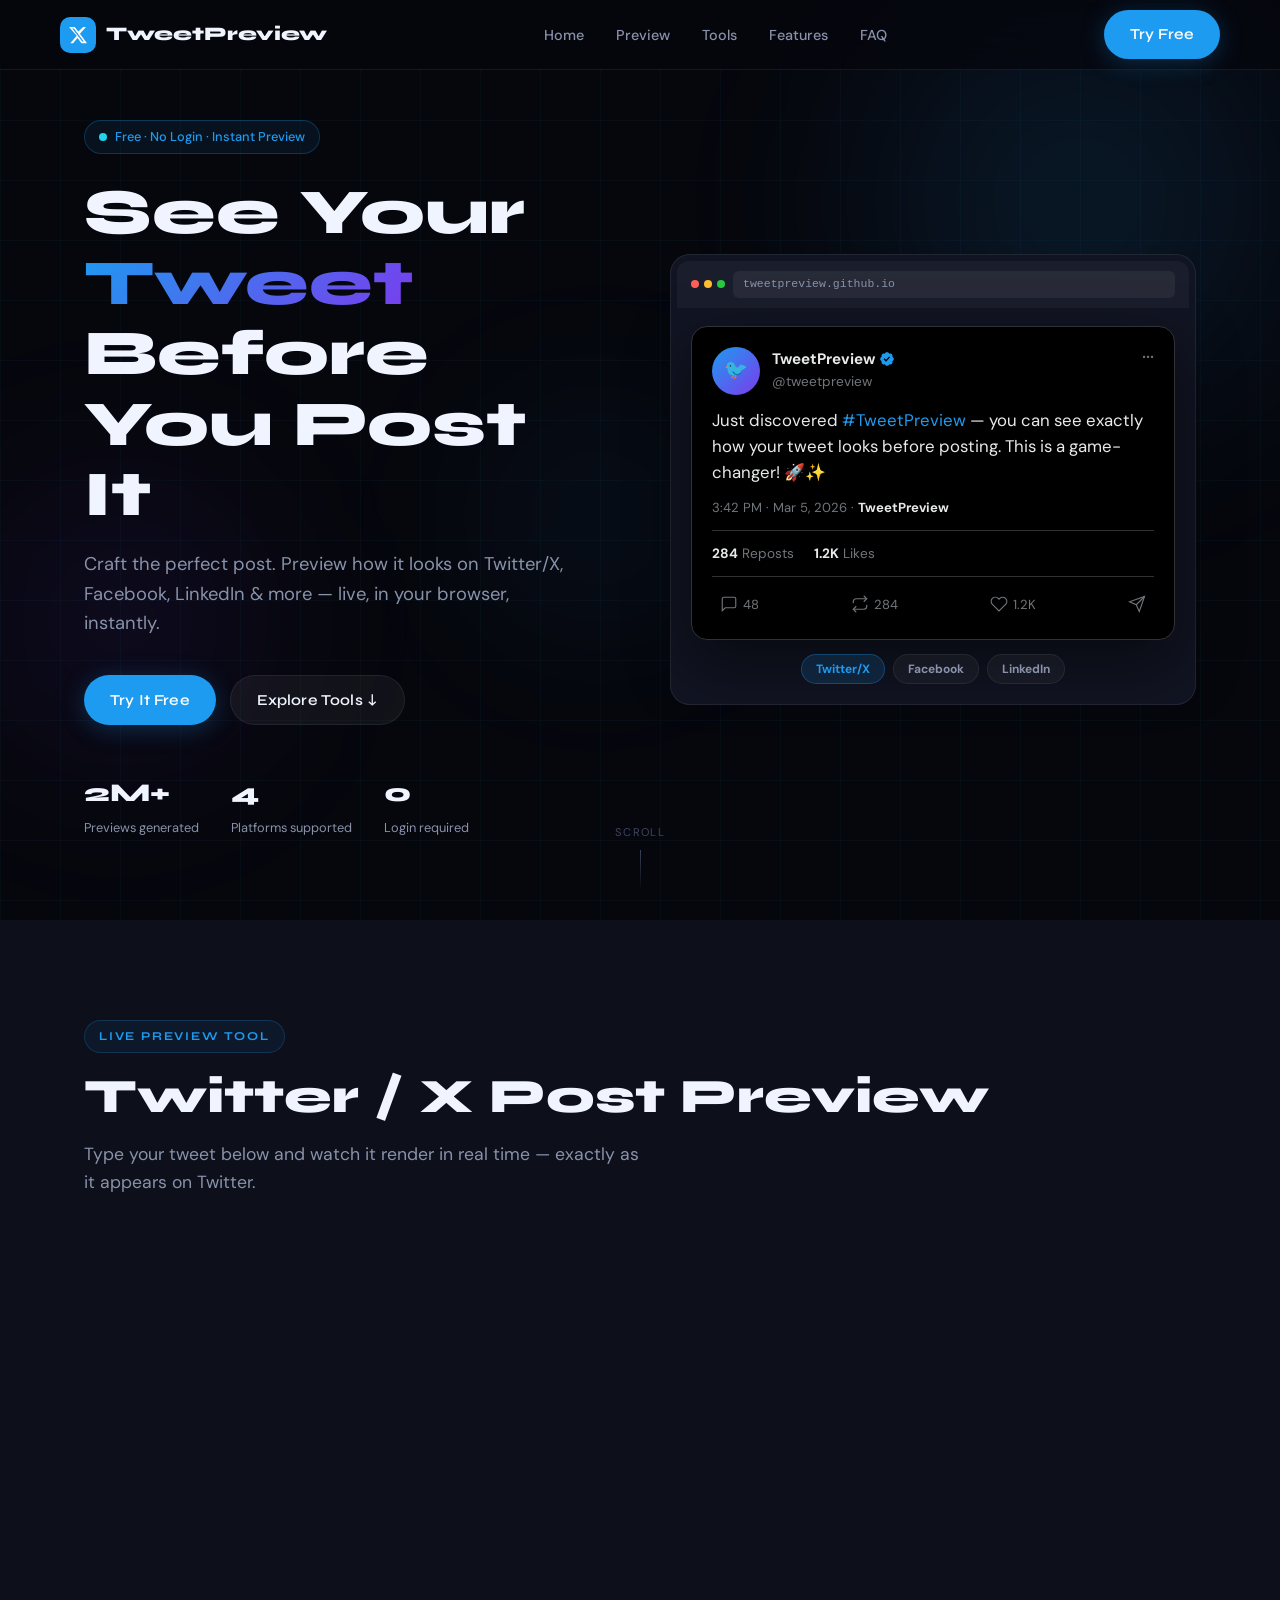
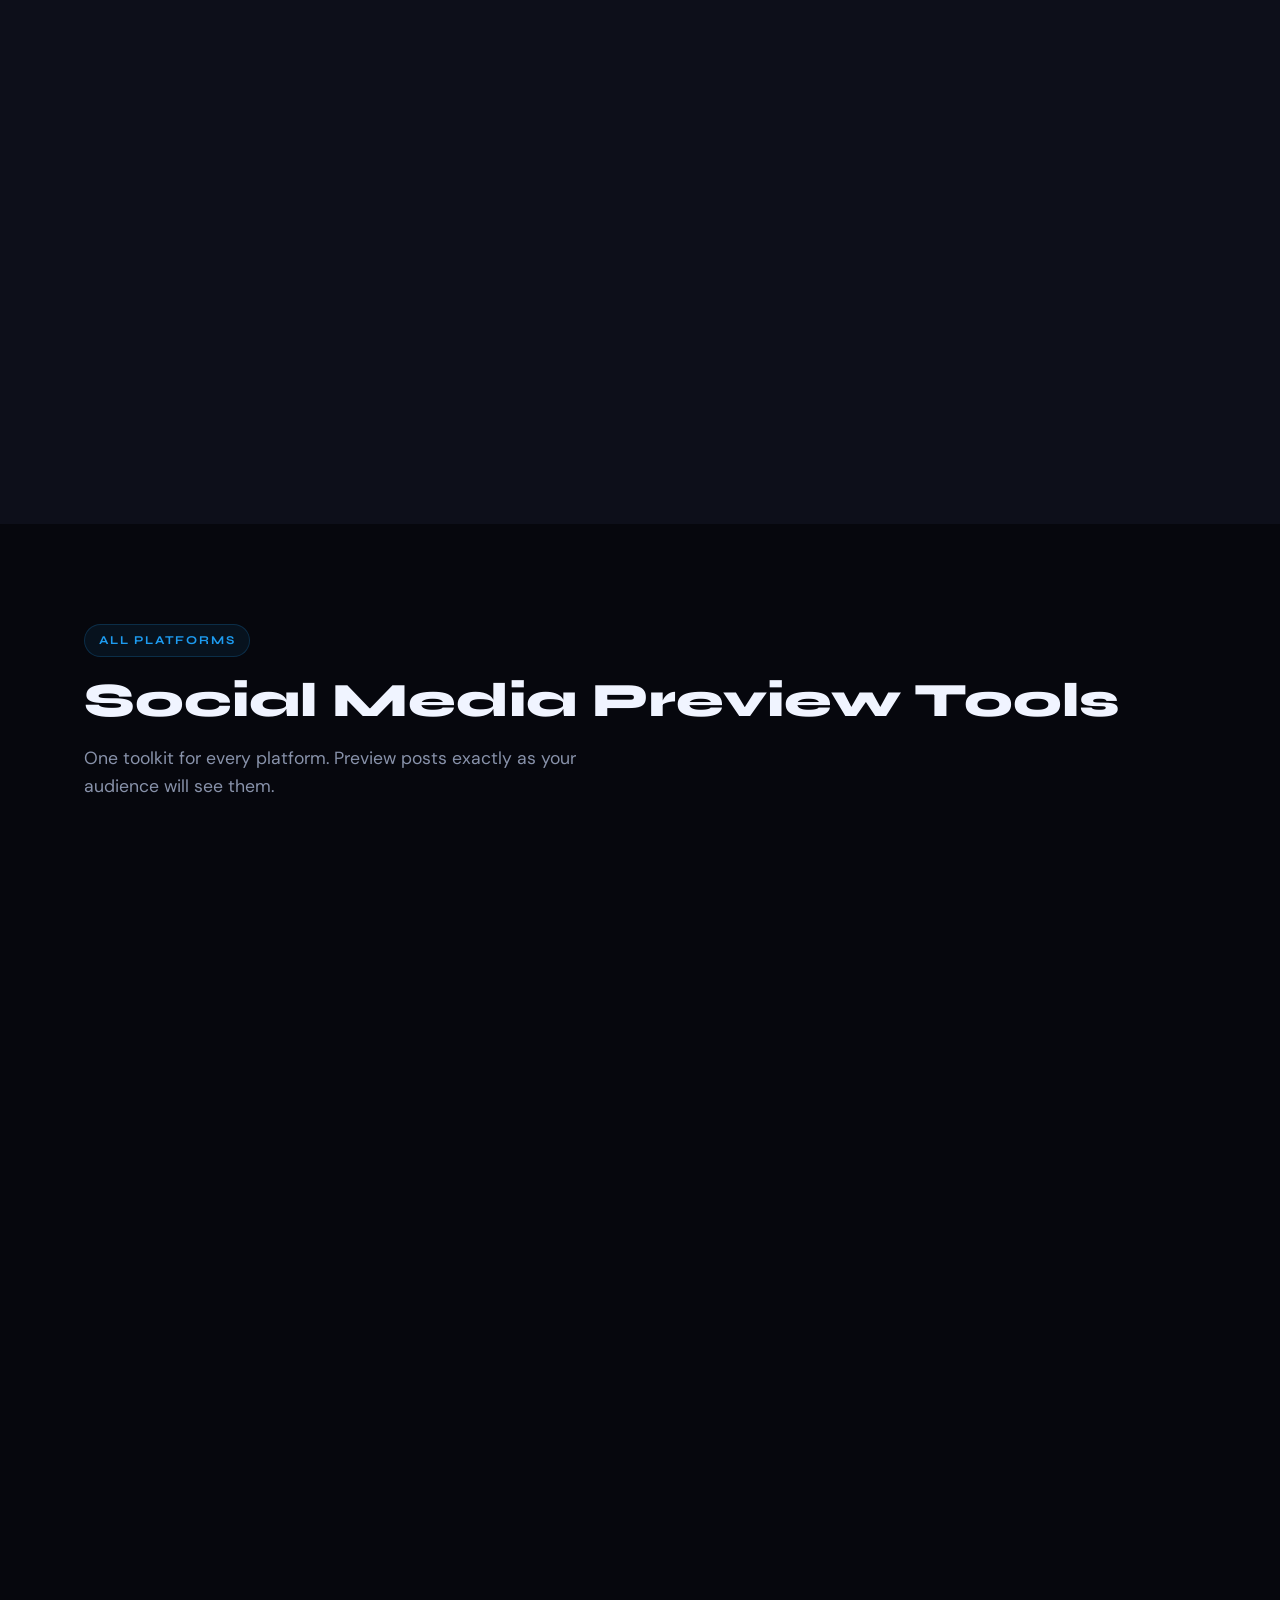
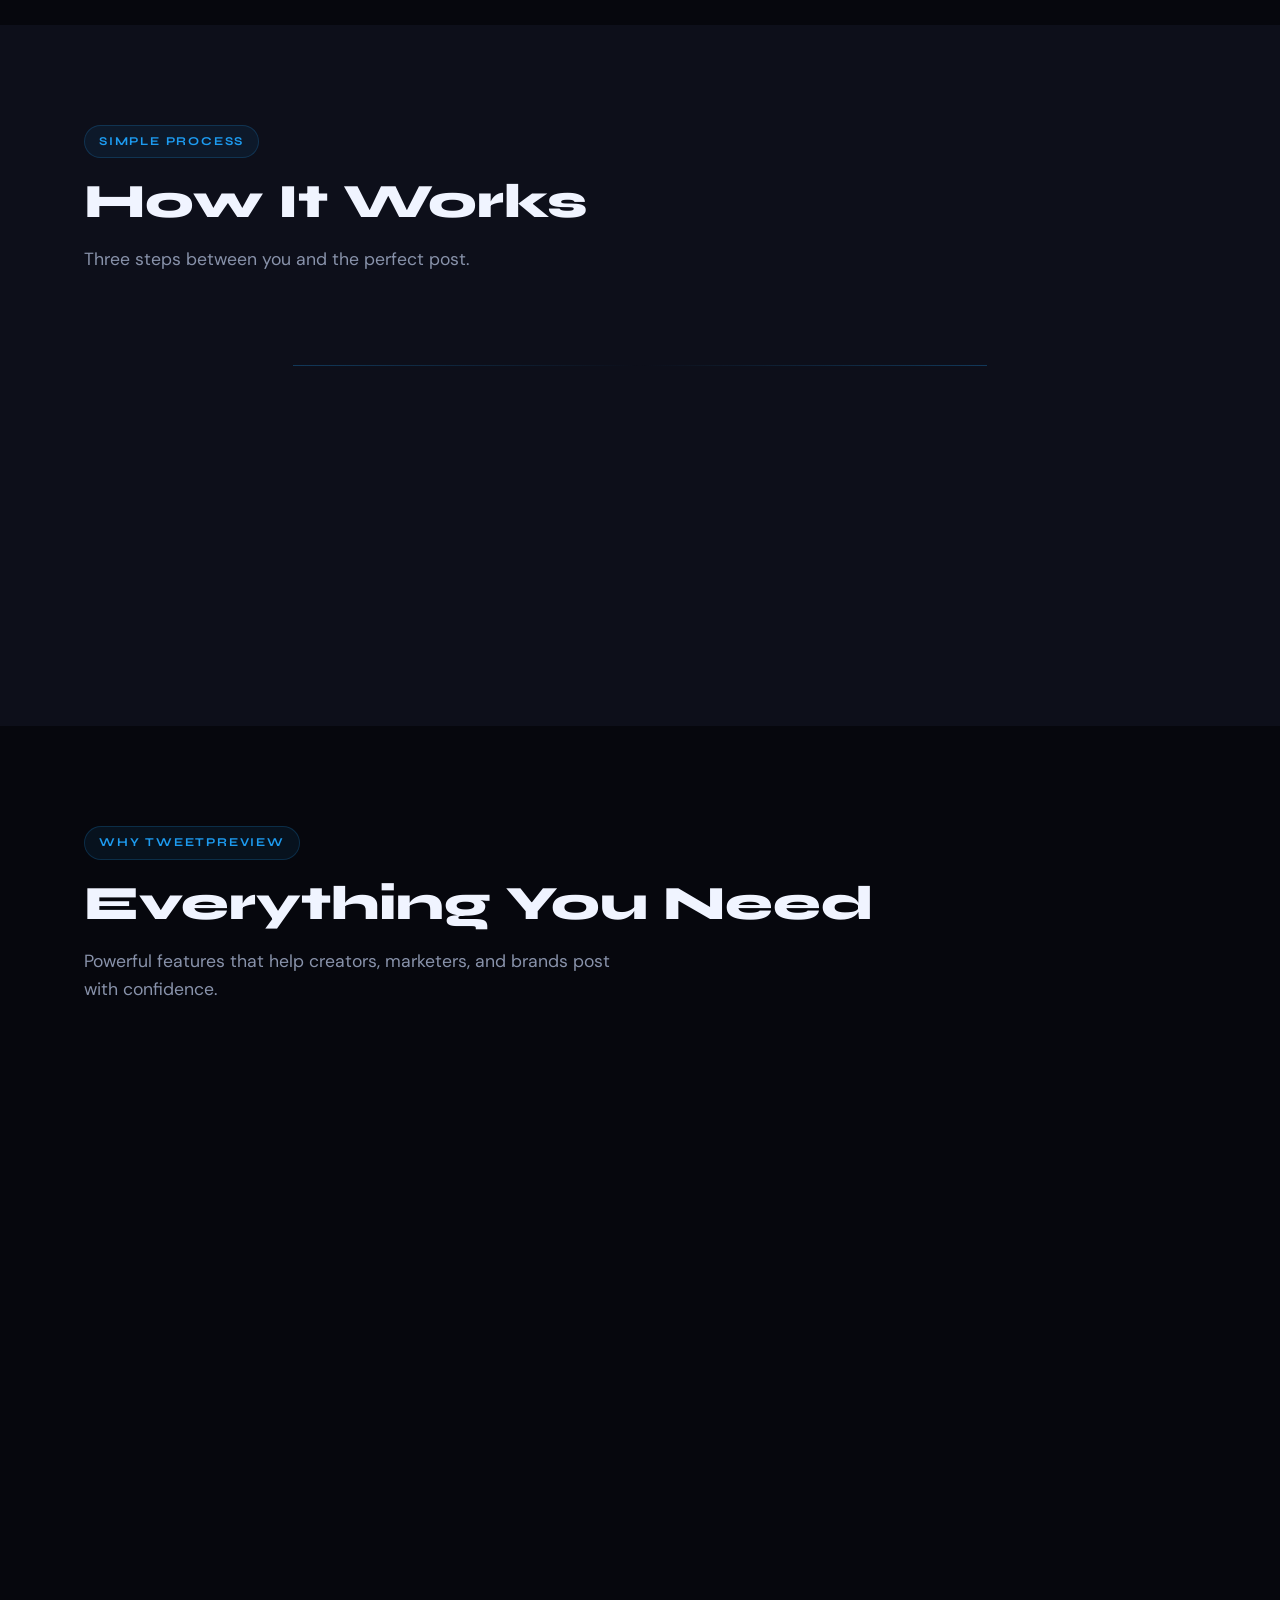
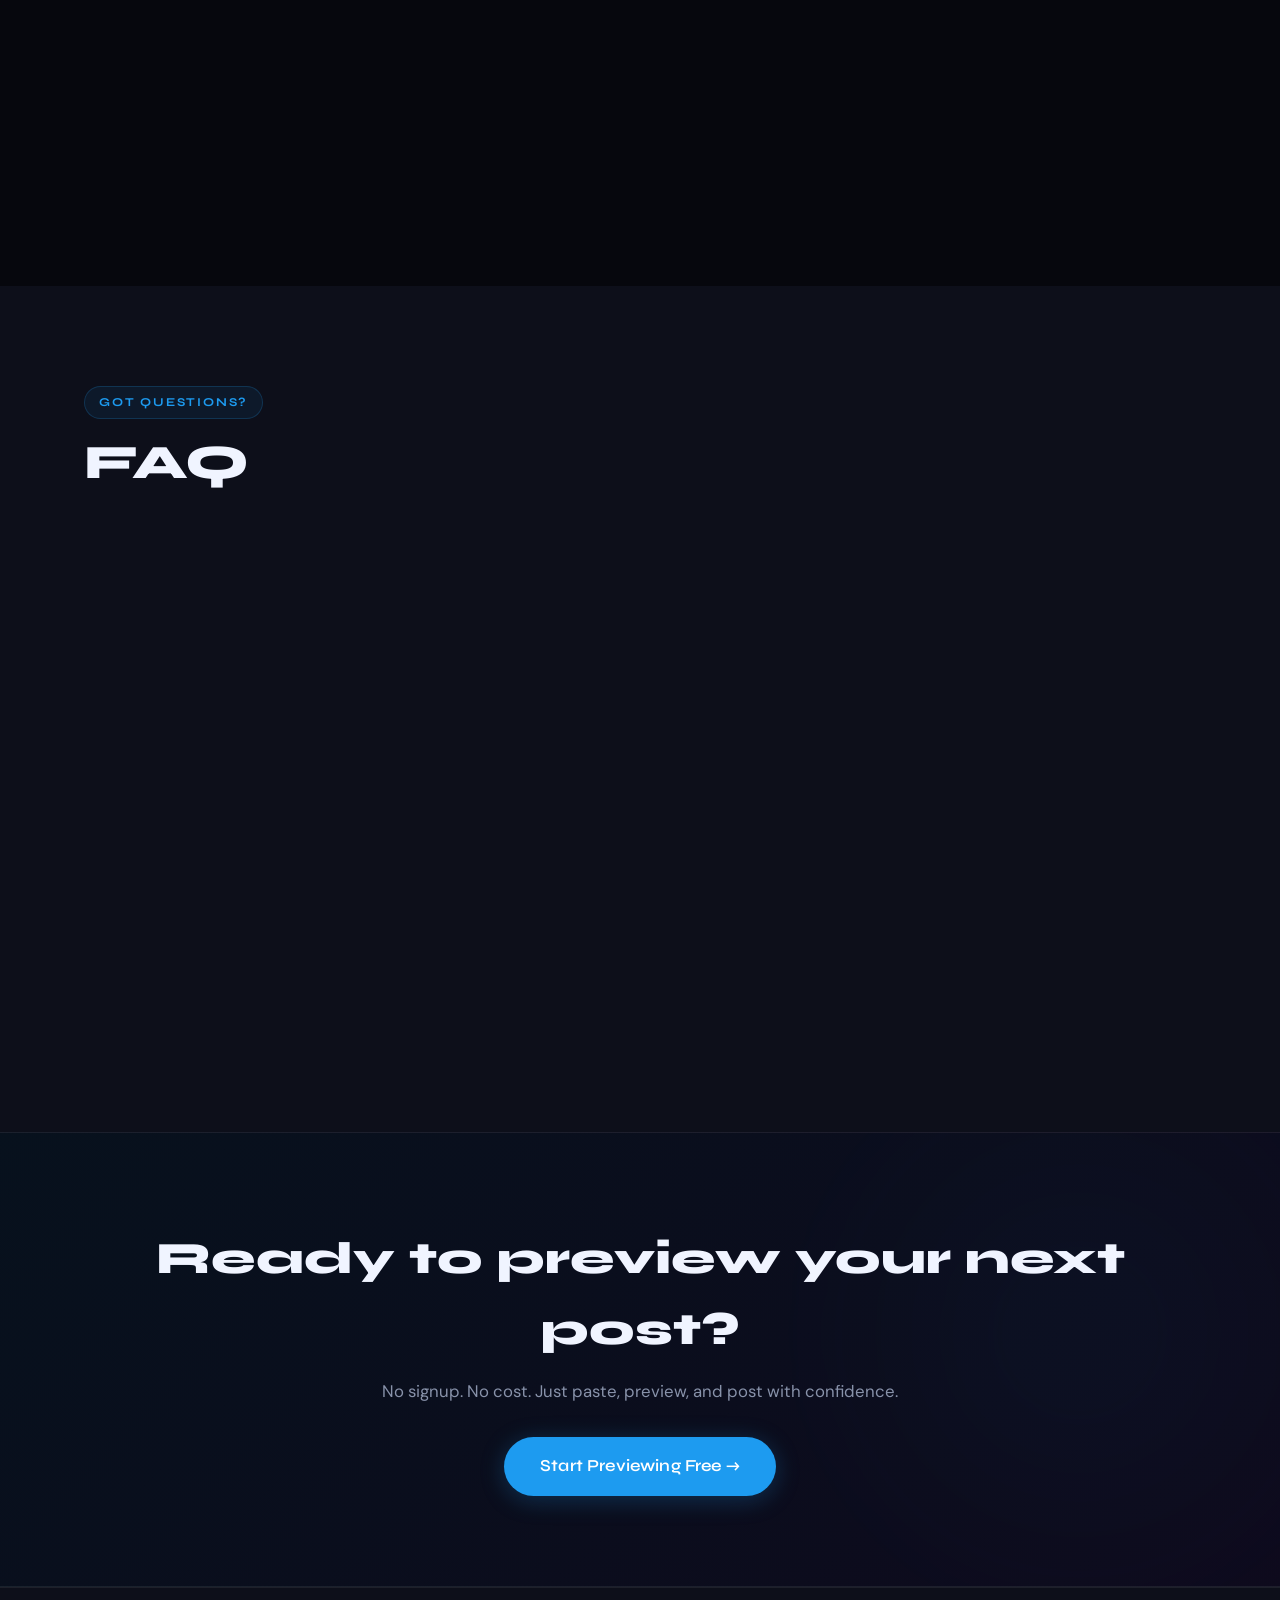
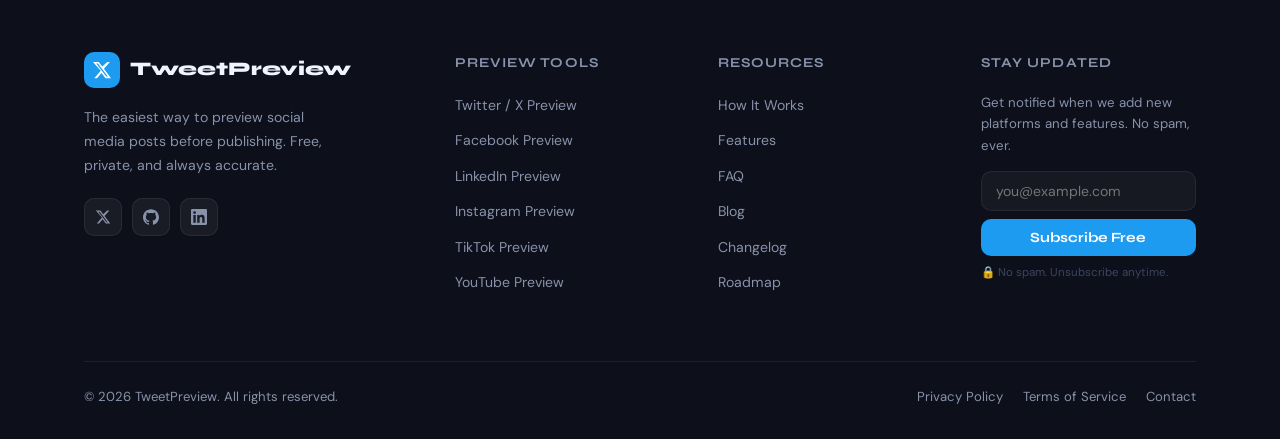
==== commit 381d34a4: "Update index.html" ====
--- a/index.html
+++ b/index.html
@@ -1,6 +1,15 @@
 <!DOCTYPE html>
 <html lang="en">
 <head>
+  <!-- Google tag (gtag.js) -->
+<script async src="https://www.googletagmanager.com/gtag/js?id=G-PMHF801DX1"></script>
+<script>
+  window.dataLayer = window.dataLayer || [];
+  function gtag(){dataLayer.push(arguments);}
+  gtag('js', new Date());
+
+  gtag('config', 'G-PMHF801DX1');
+</script>
   <meta charset="UTF-8" />
   <meta name="viewport" content="width=device-width, initial-scale=1.0" />
   <title>TweetPreview – Social Media Post Preview Tool | Twitter, Facebook & More</title>
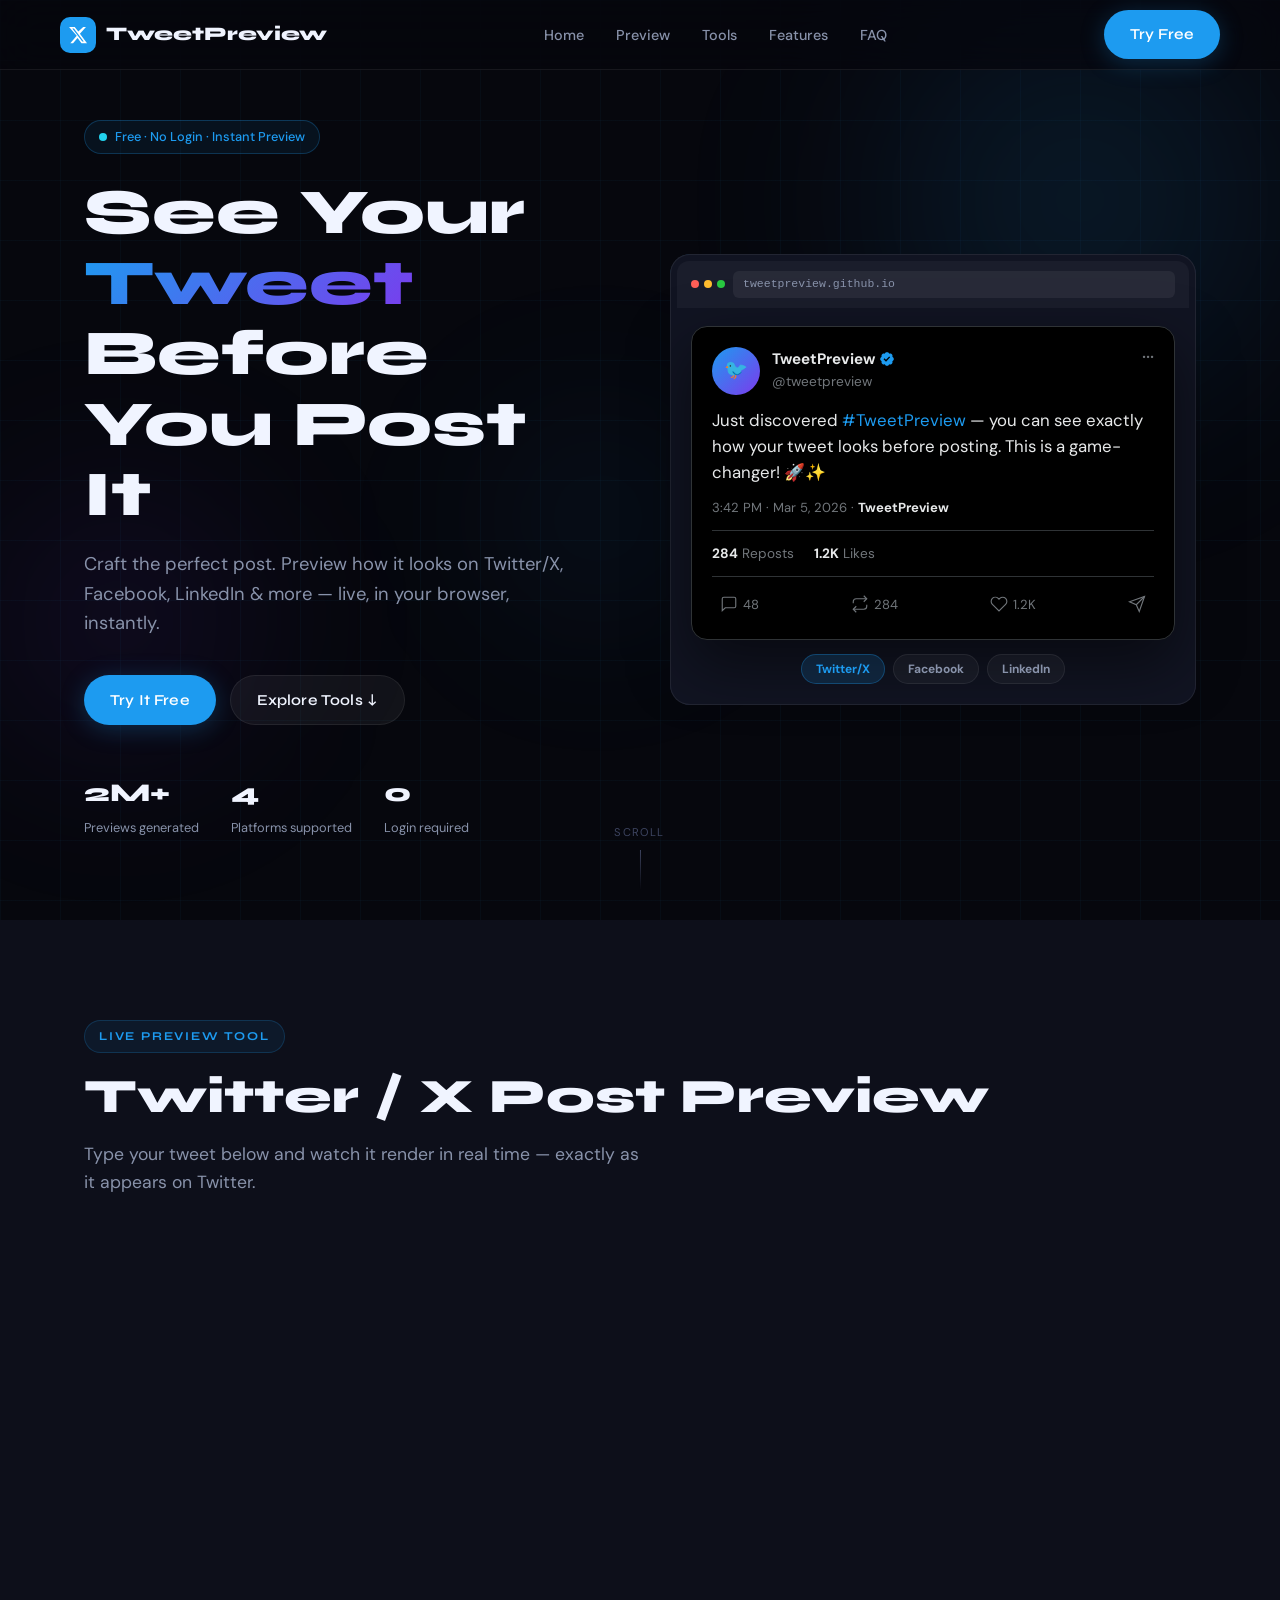
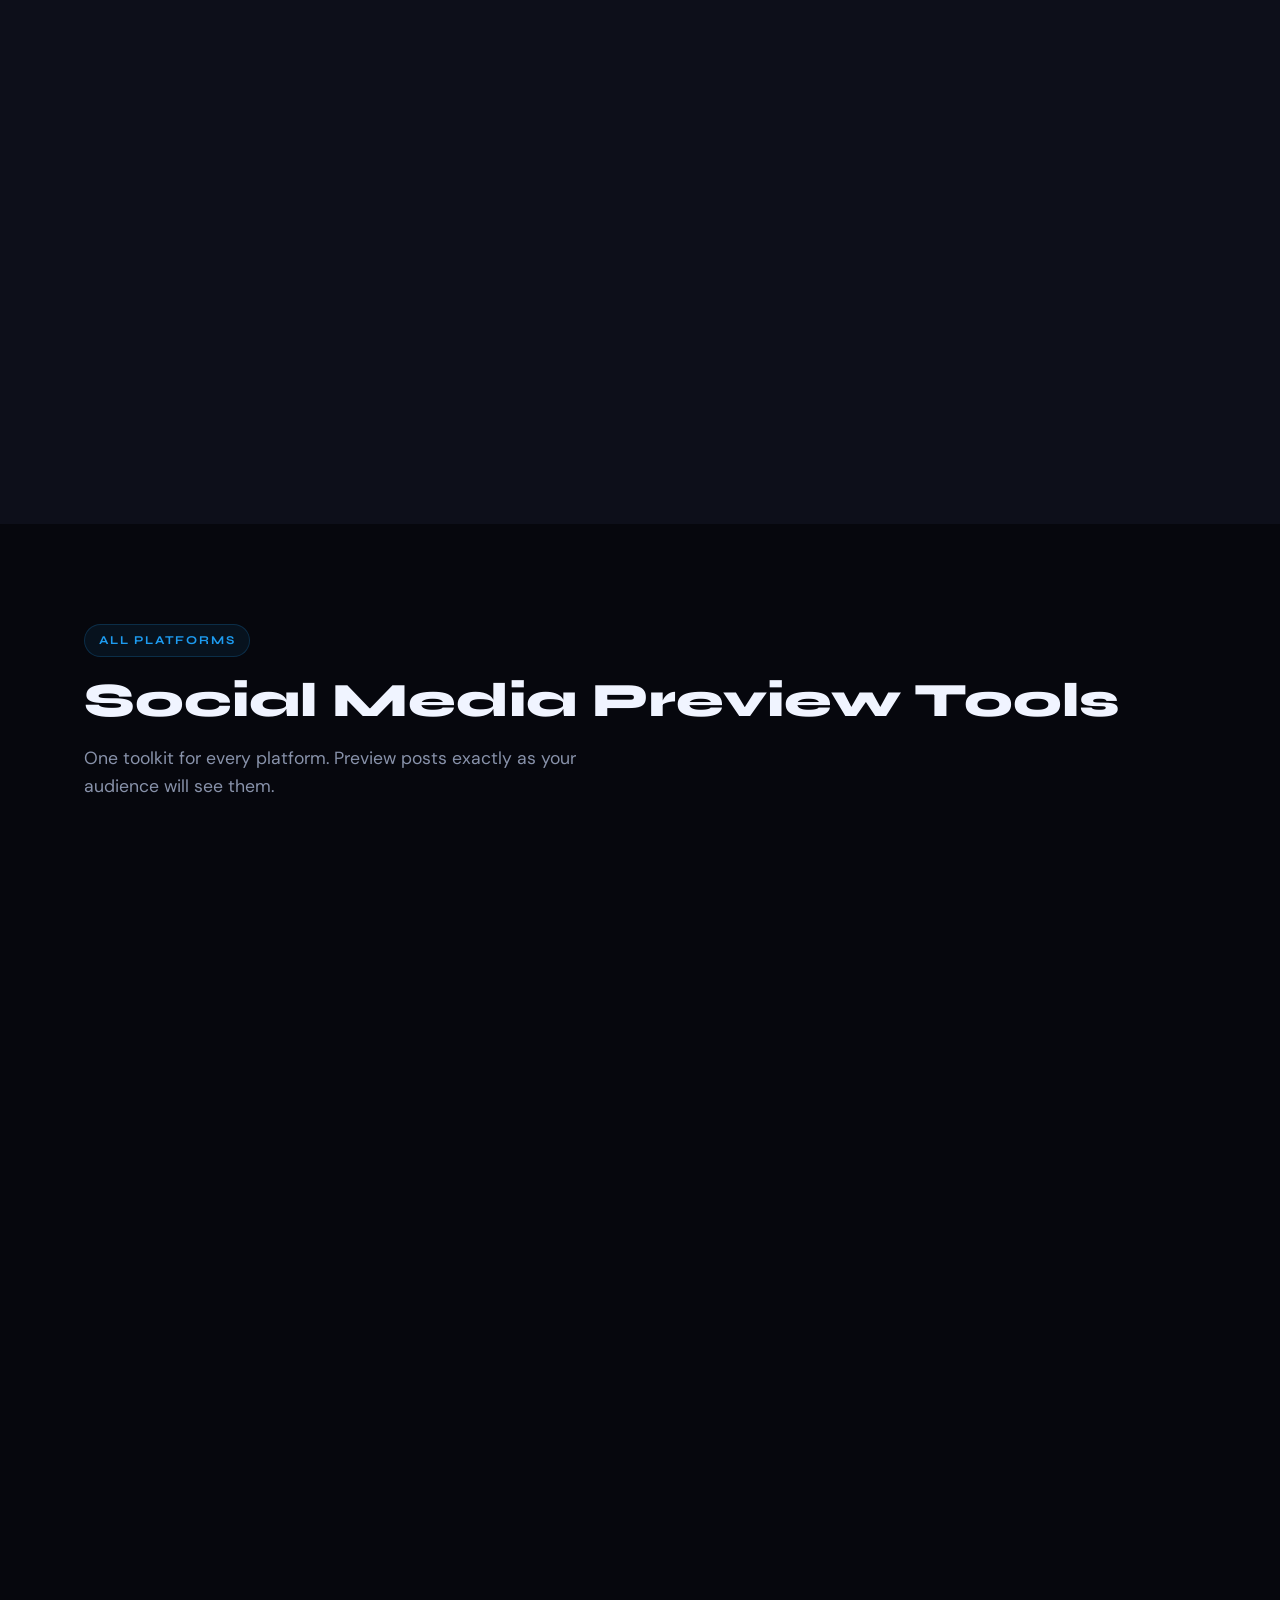
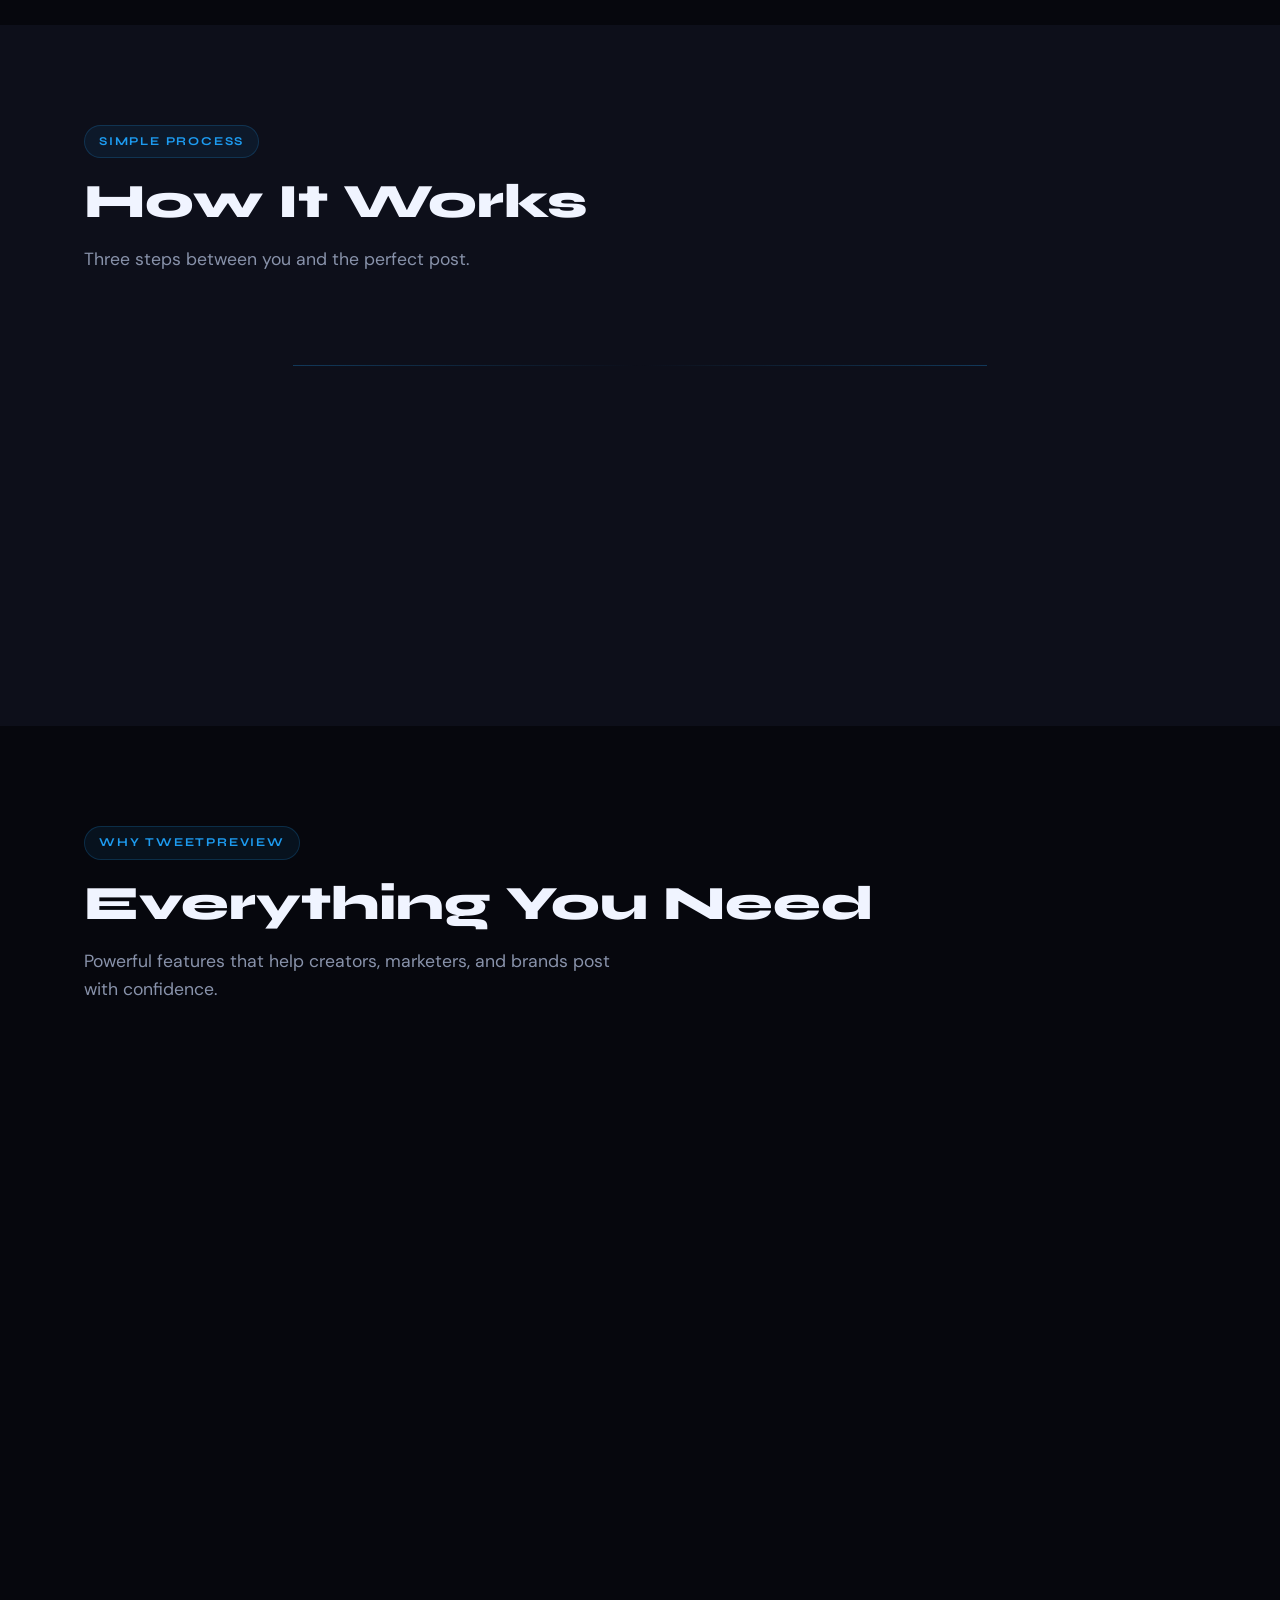
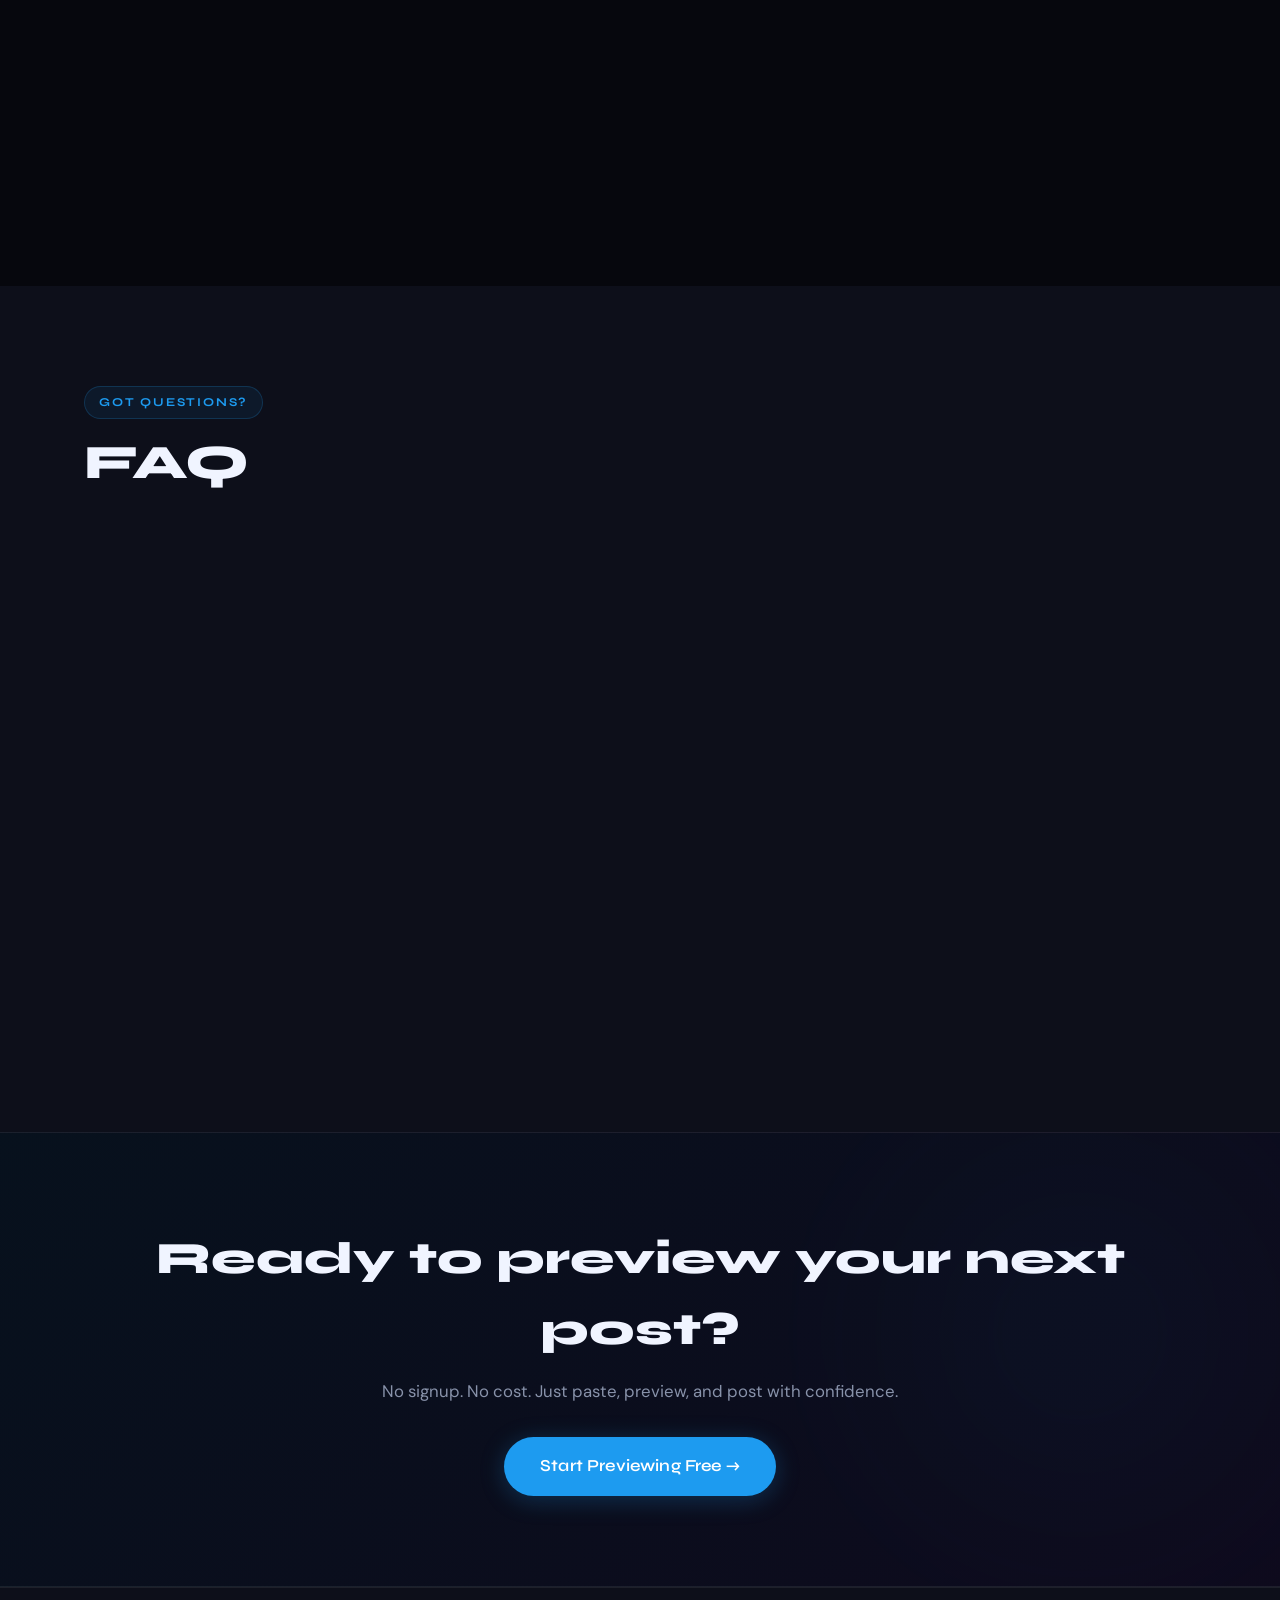
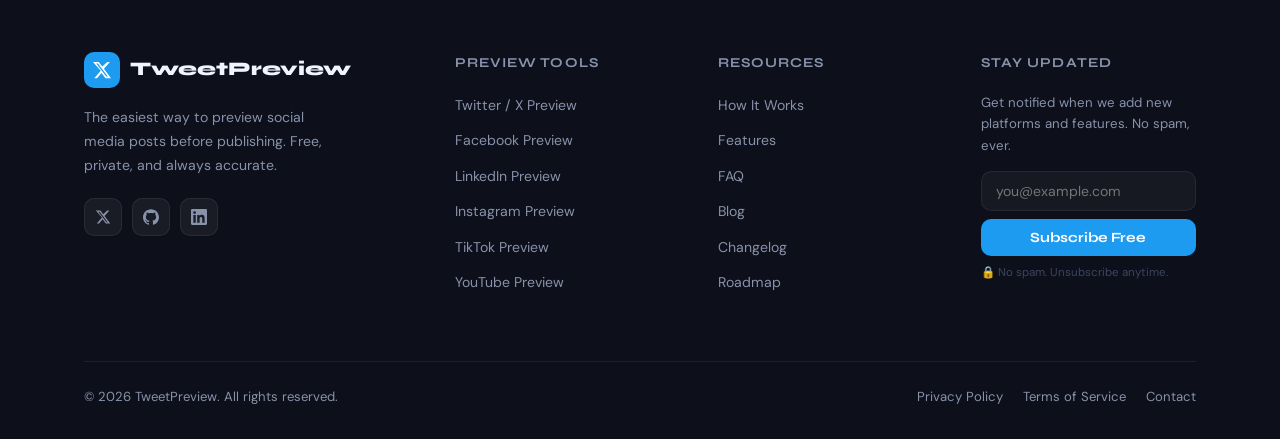
==== commit 1989ca7b: "Update index.html" ====
--- a/index.html
+++ b/index.html
@@ -1,15 +1,6 @@
 <!DOCTYPE html>
 <html lang="en">
-<head>
-  <!-- Google tag (gtag.js) -->
-<script async src="https://www.googletagmanager.com/gtag/js?id=G-PMHF801DX1"></script>
-<script>
-  window.dataLayer = window.dataLayer || [];
-  function gtag(){dataLayer.push(arguments);}
-  gtag('js', new Date());
-
-  gtag('config', 'G-PMHF801DX1');
-</script>
+<head>  
   <meta charset="UTF-8" />
   <meta name="viewport" content="width=device-width, initial-scale=1.0" />
   <title>TweetPreview – Social Media Post Preview Tool | Twitter, Facebook & More</title>
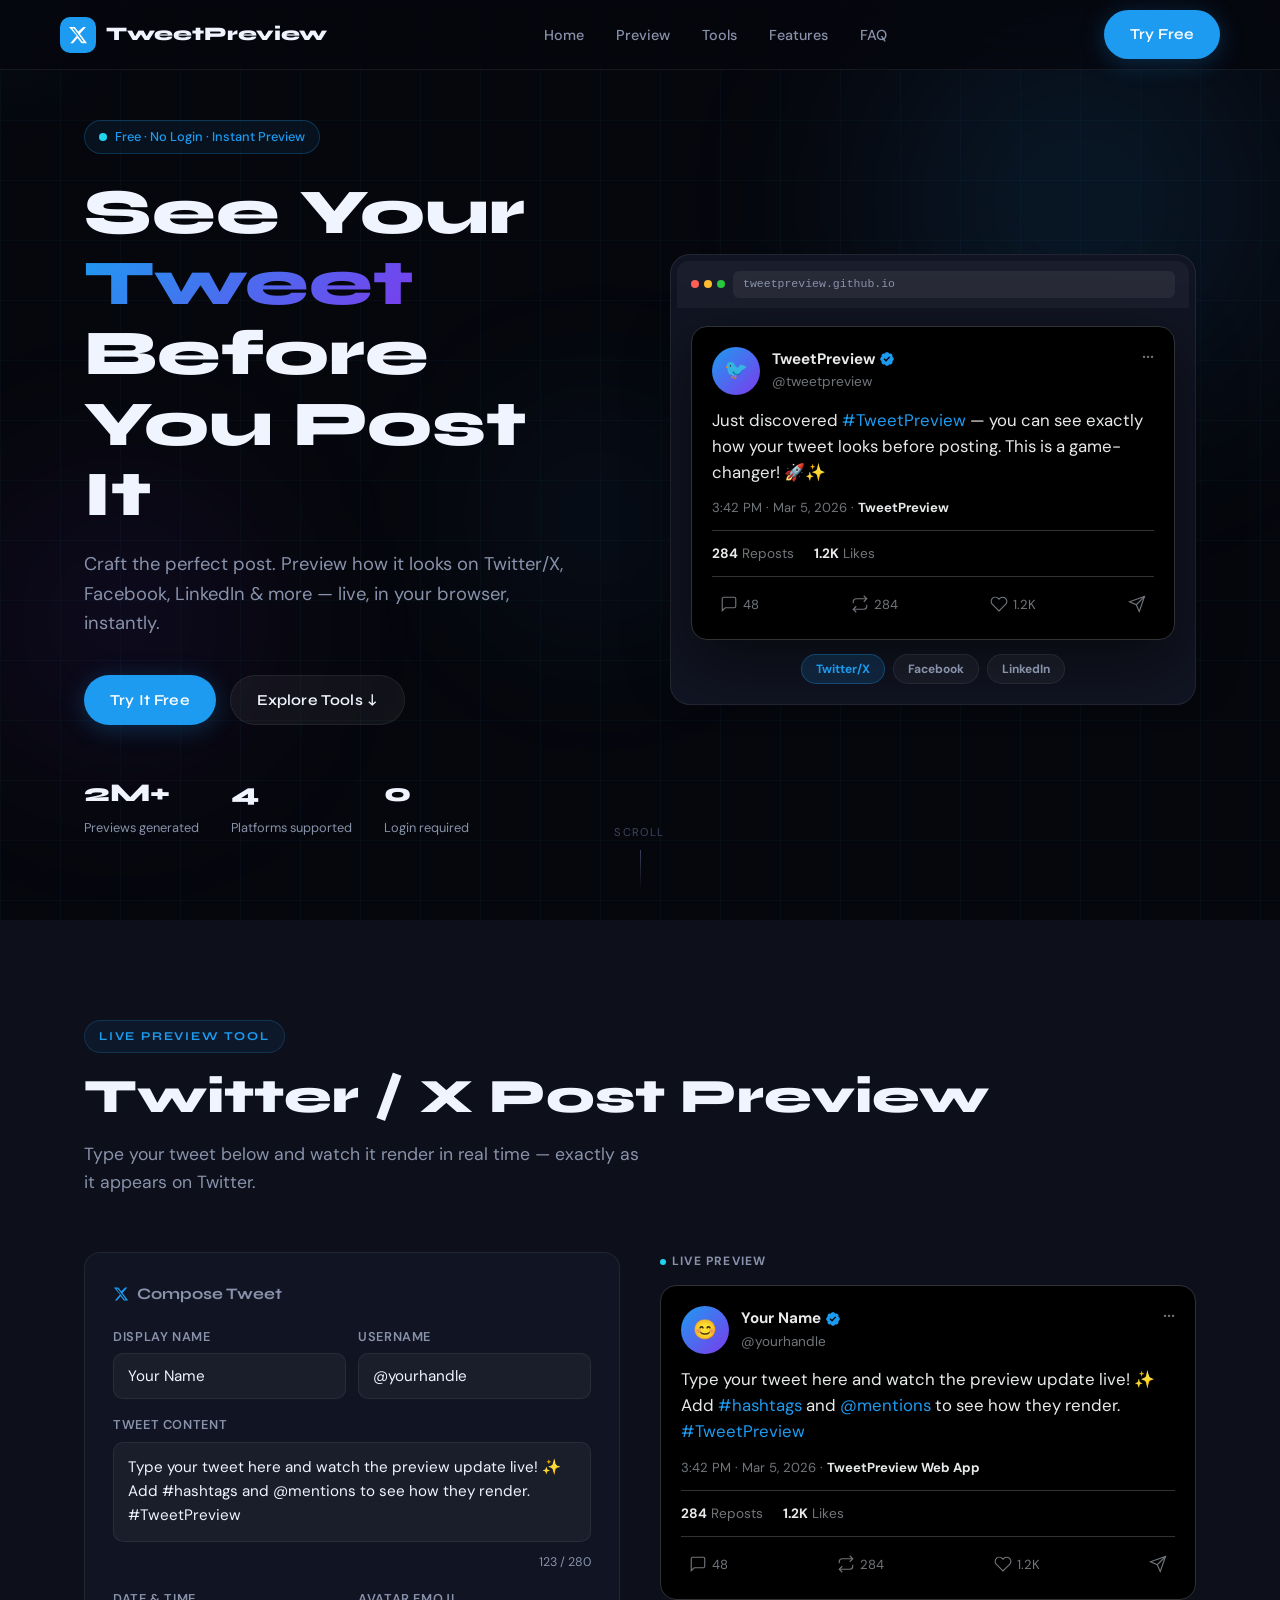
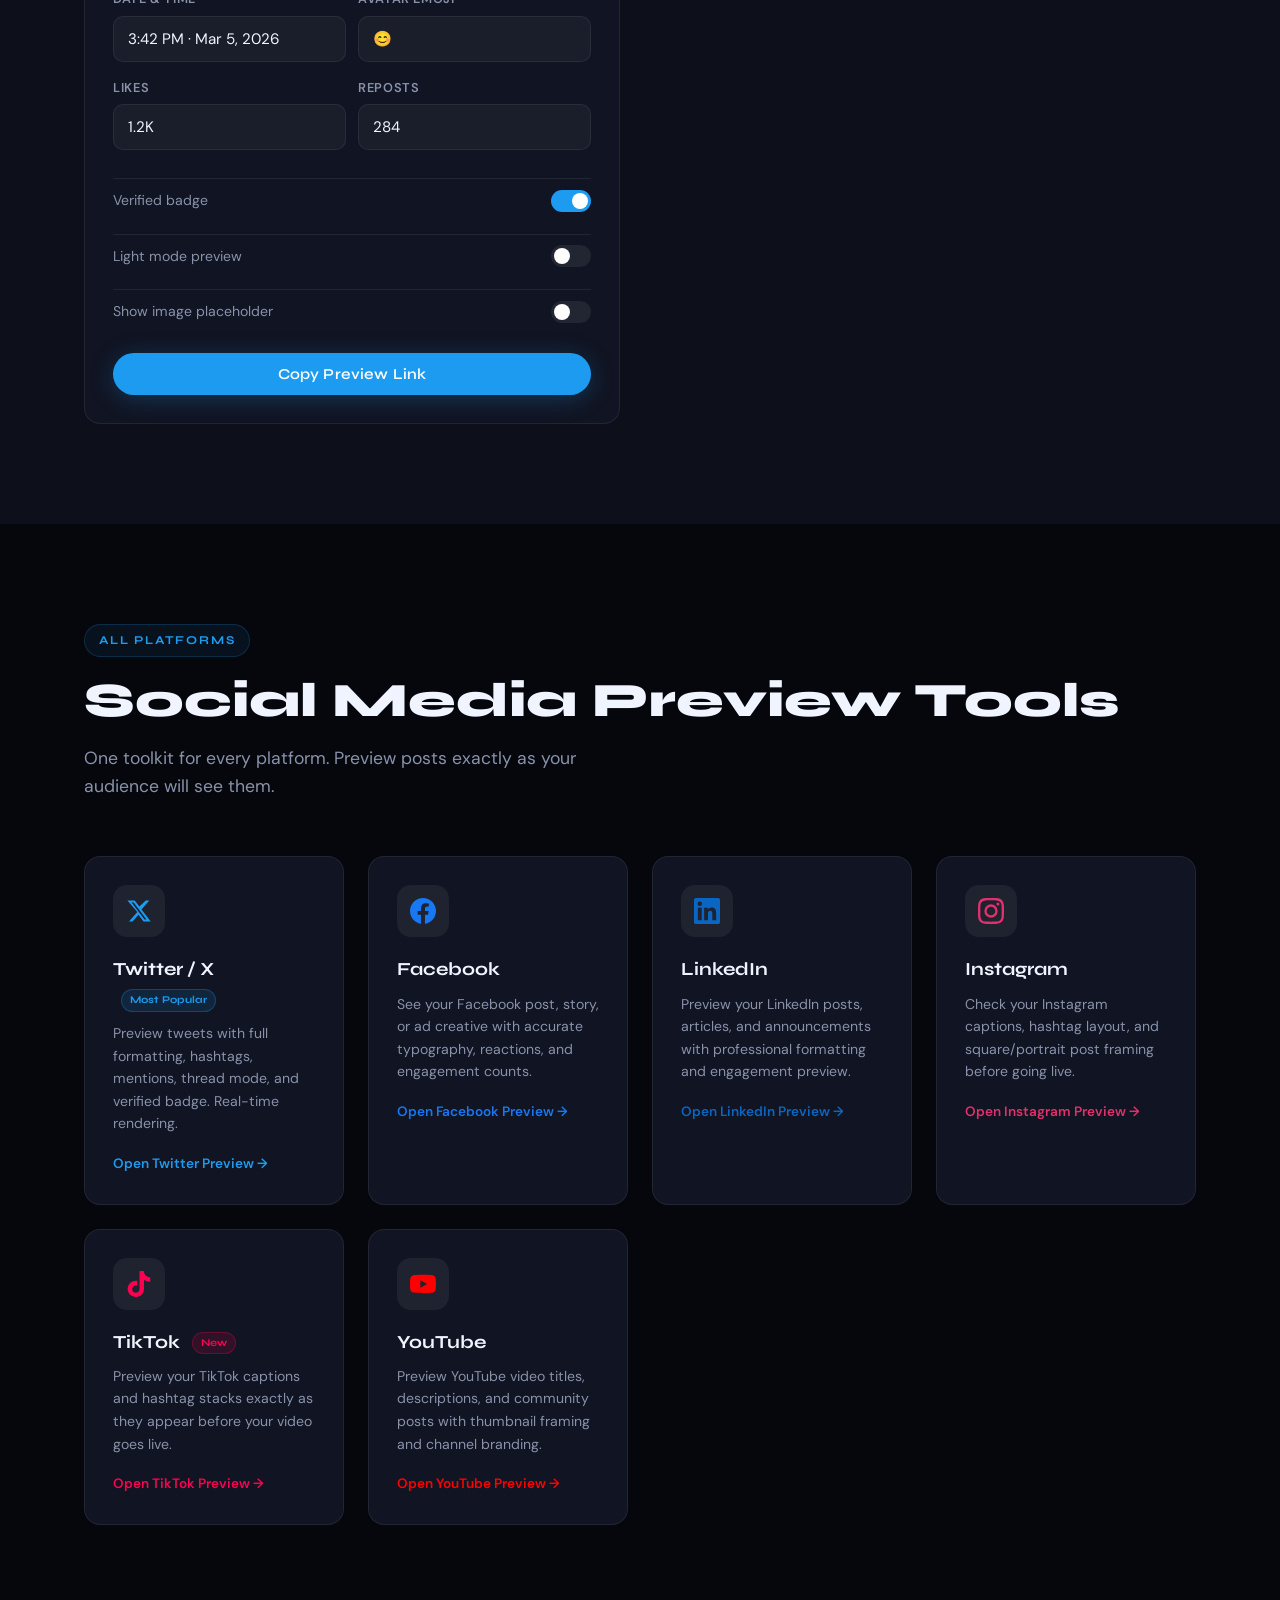
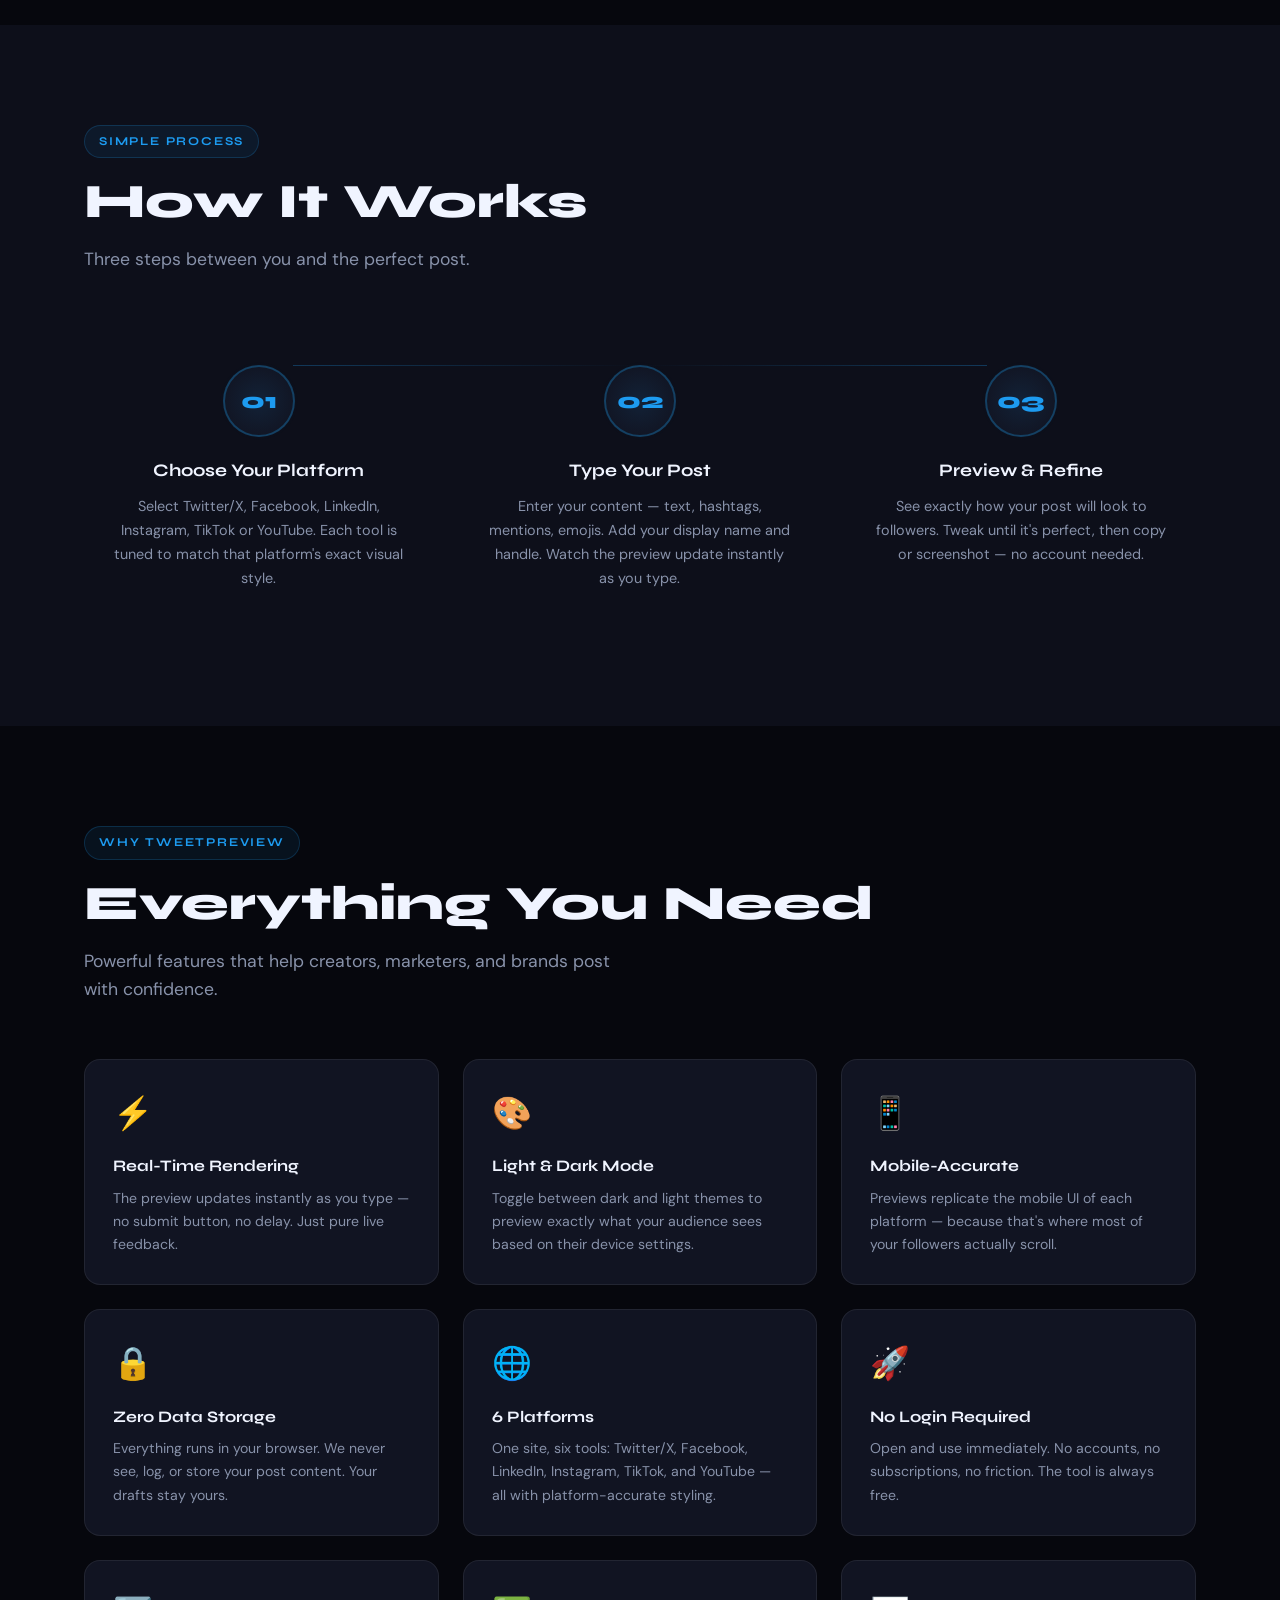
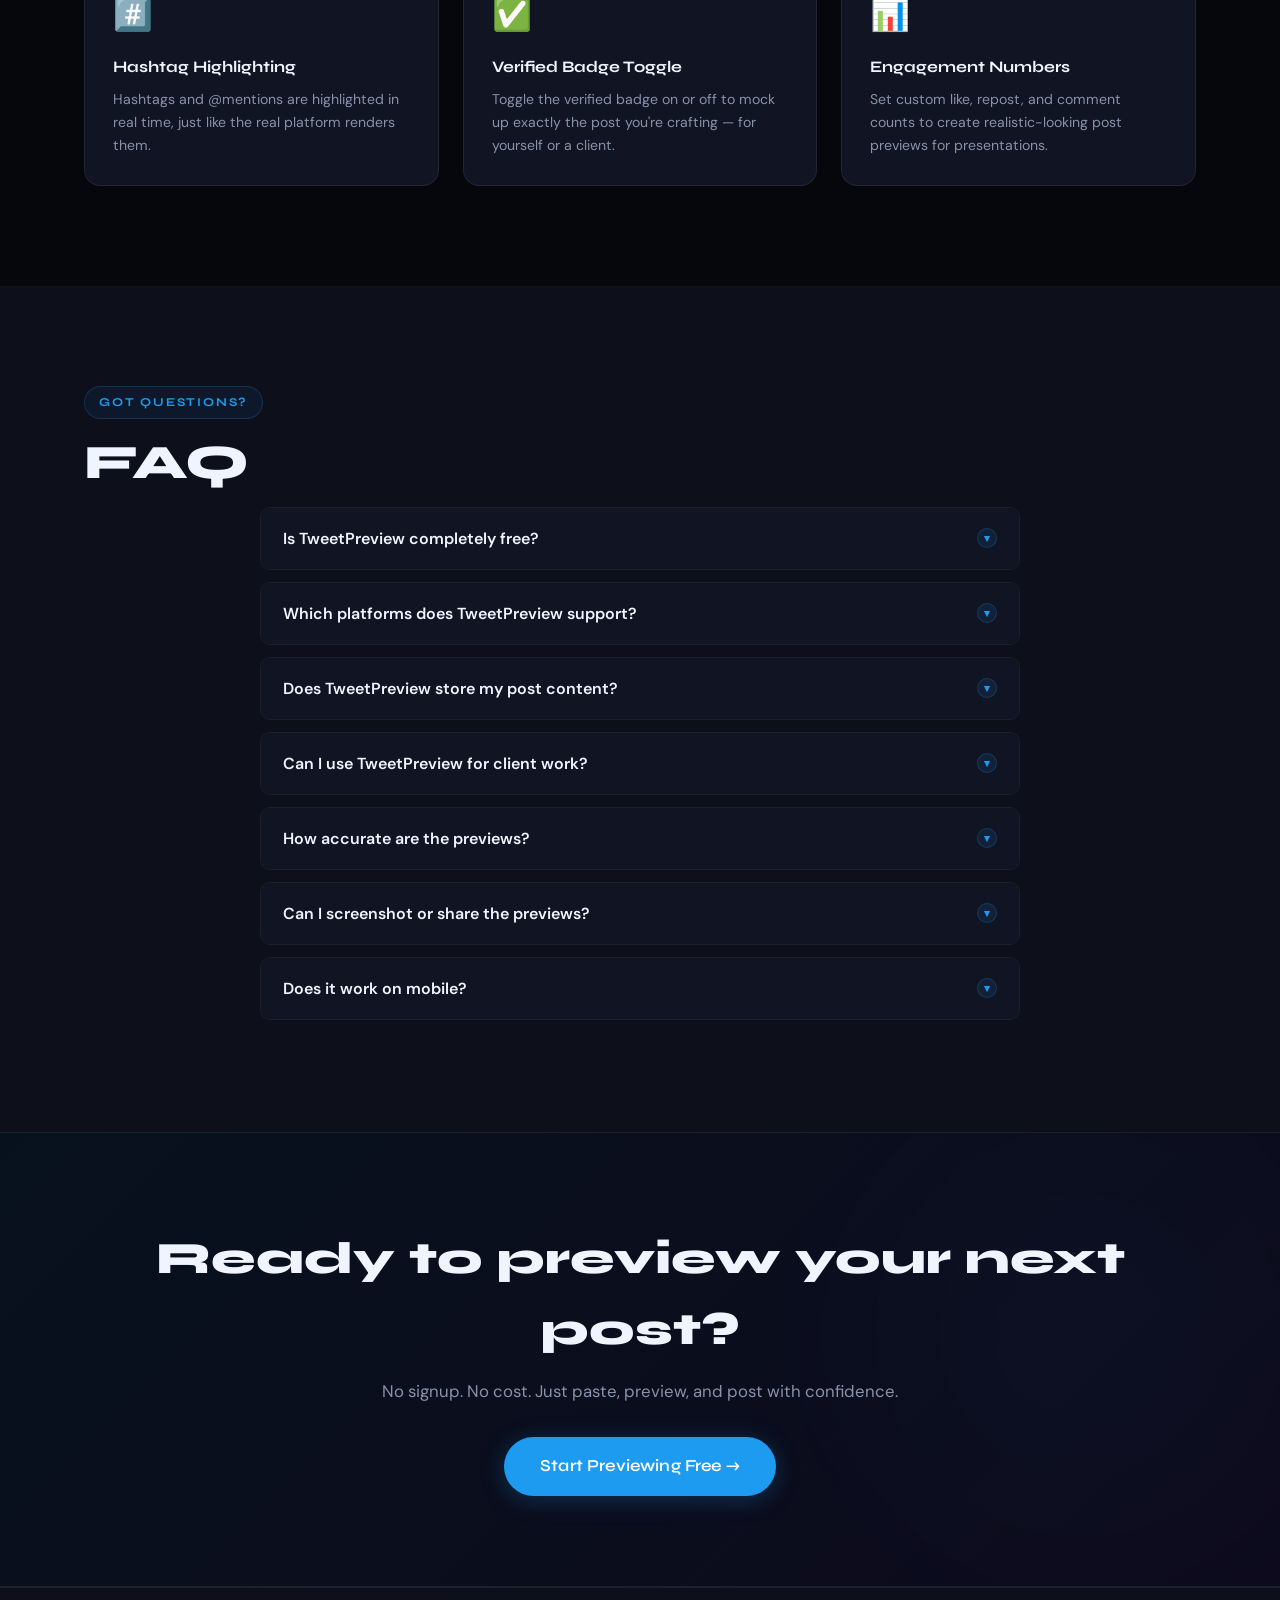
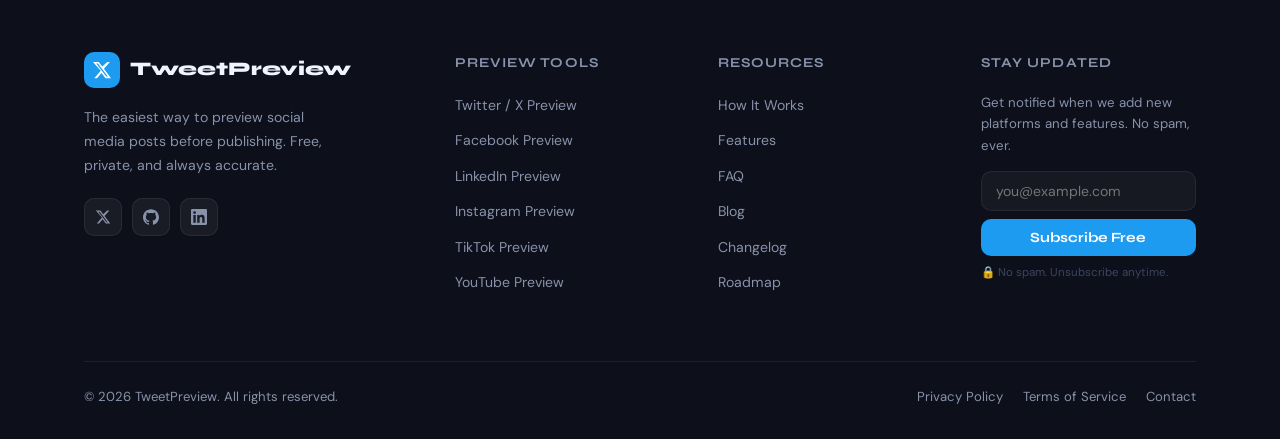
==== commit 5d122edc: "Update index.html" ====
--- a/index.html
+++ b/index.html
@@ -1,6 +1,15 @@
 <!DOCTYPE html>
 <html lang="en">
-<head>  
+<head>
+  <!-- Google tag (gtag.js) -->
+<script async src="https://www.googletagmanager.com/gtag/js?id=G-PMHF801DX1"></script>
+<script>
+  window.dataLayer = window.dataLayer || [];
+  function gtag(){dataLayer.push(arguments);}
+  gtag('js', new Date());
+
+  gtag('config', 'G-PMHF801DX1');
+</script>
   <meta charset="UTF-8" />
   <meta name="viewport" content="width=device-width, initial-scale=1.0" />
   <title>TweetPreview – Social Media Post Preview Tool | Twitter, Facebook & More</title>
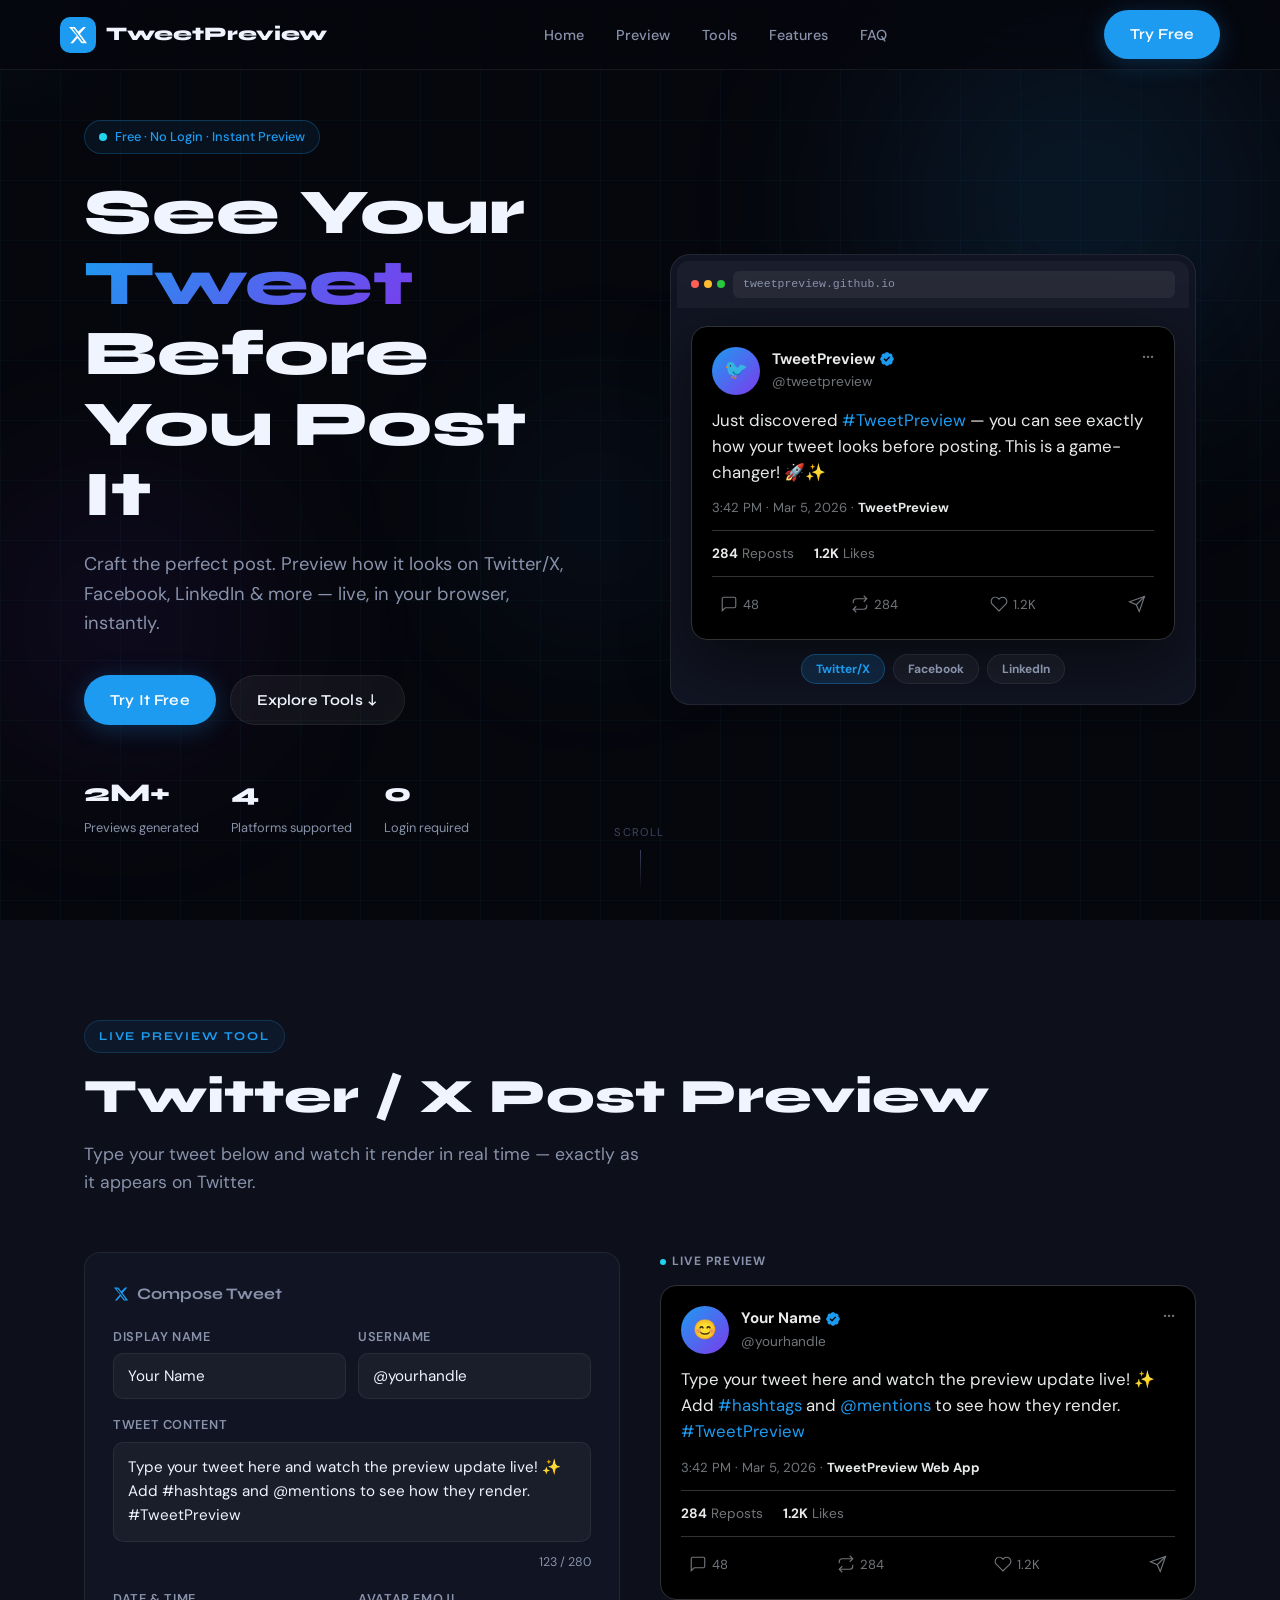
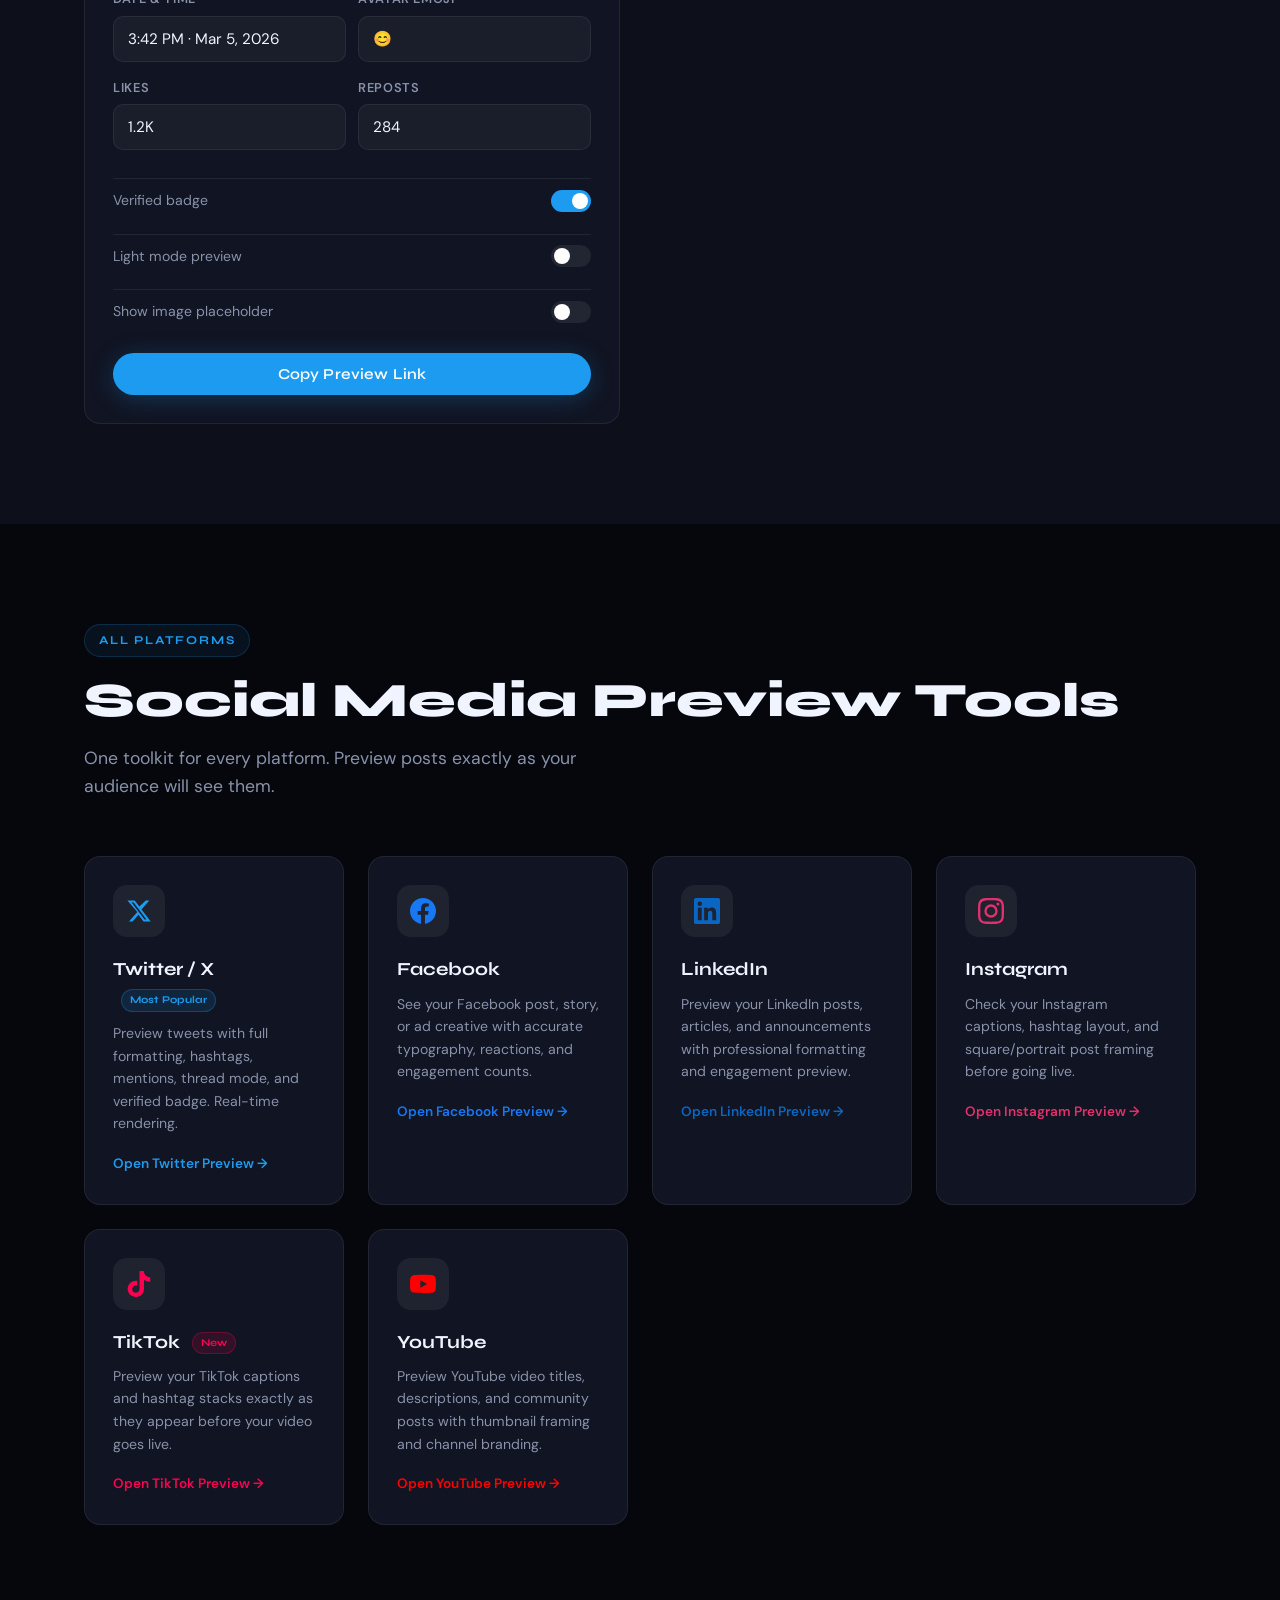
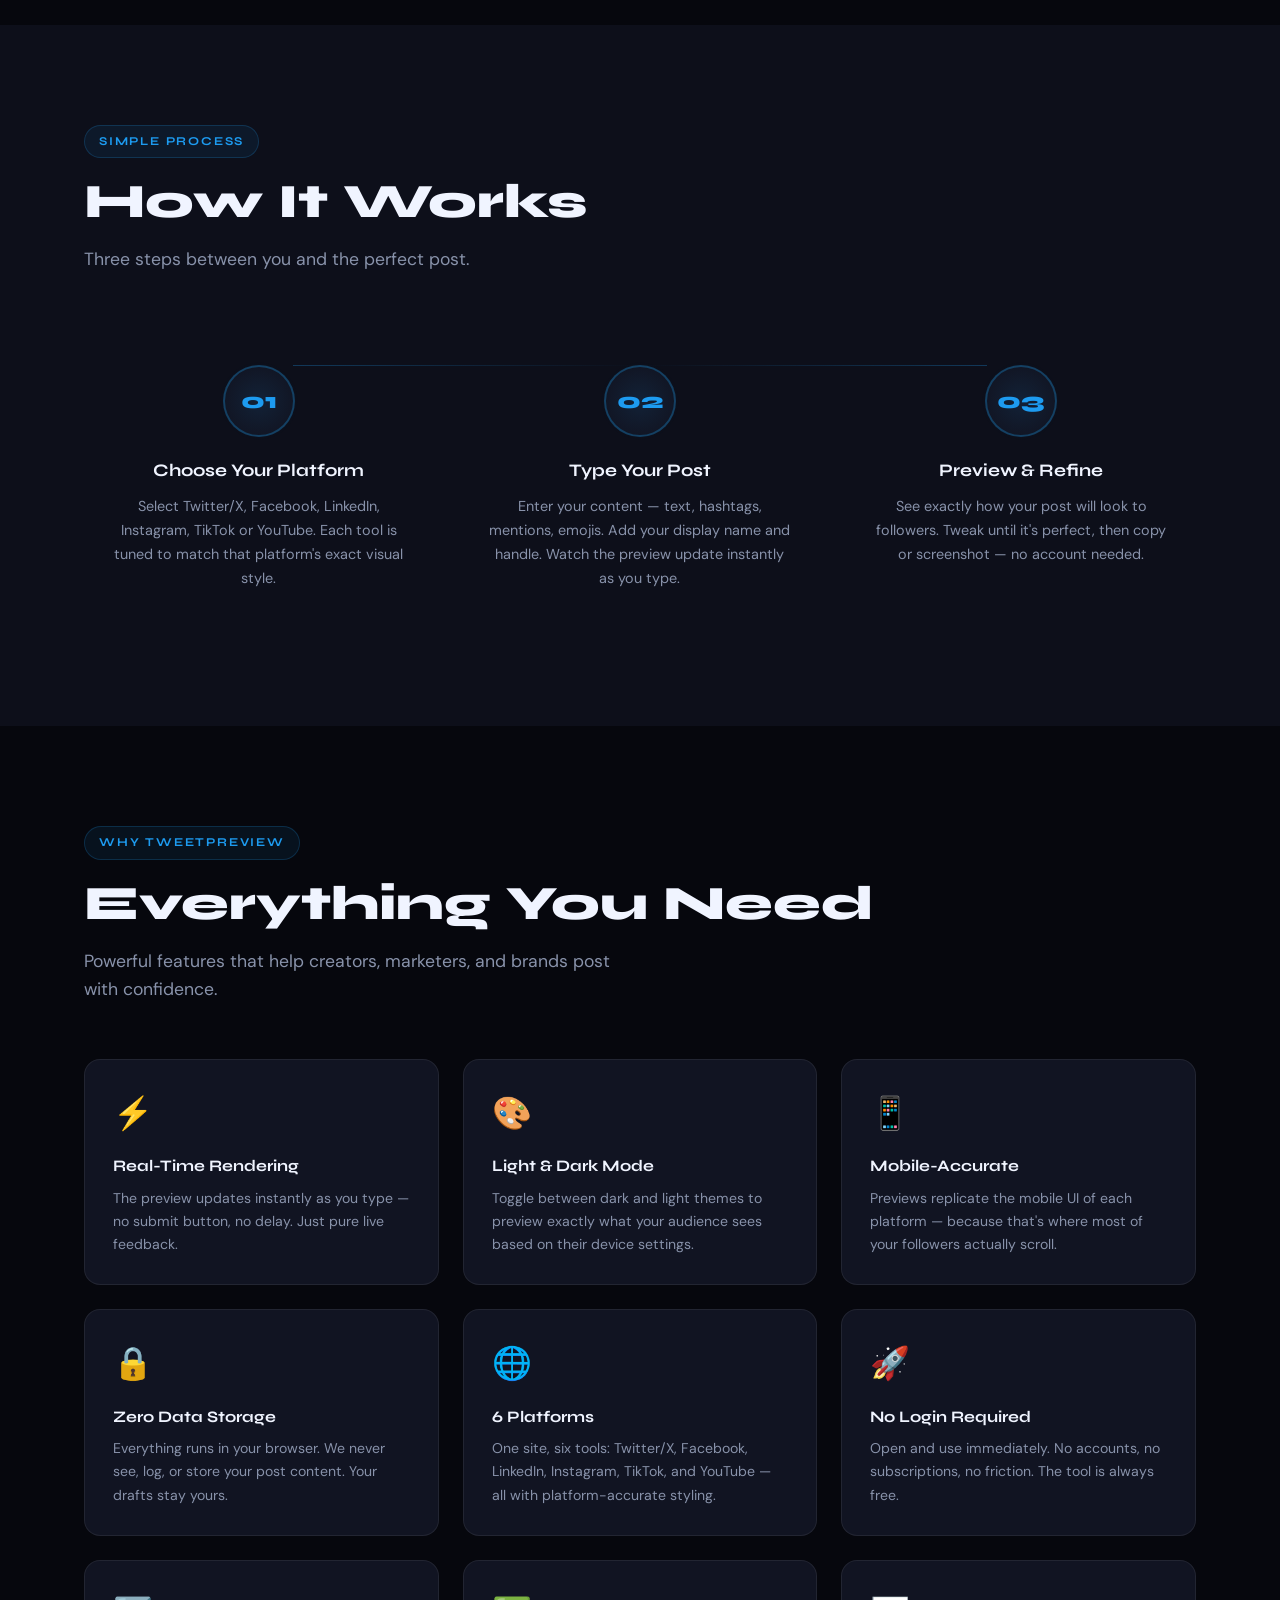
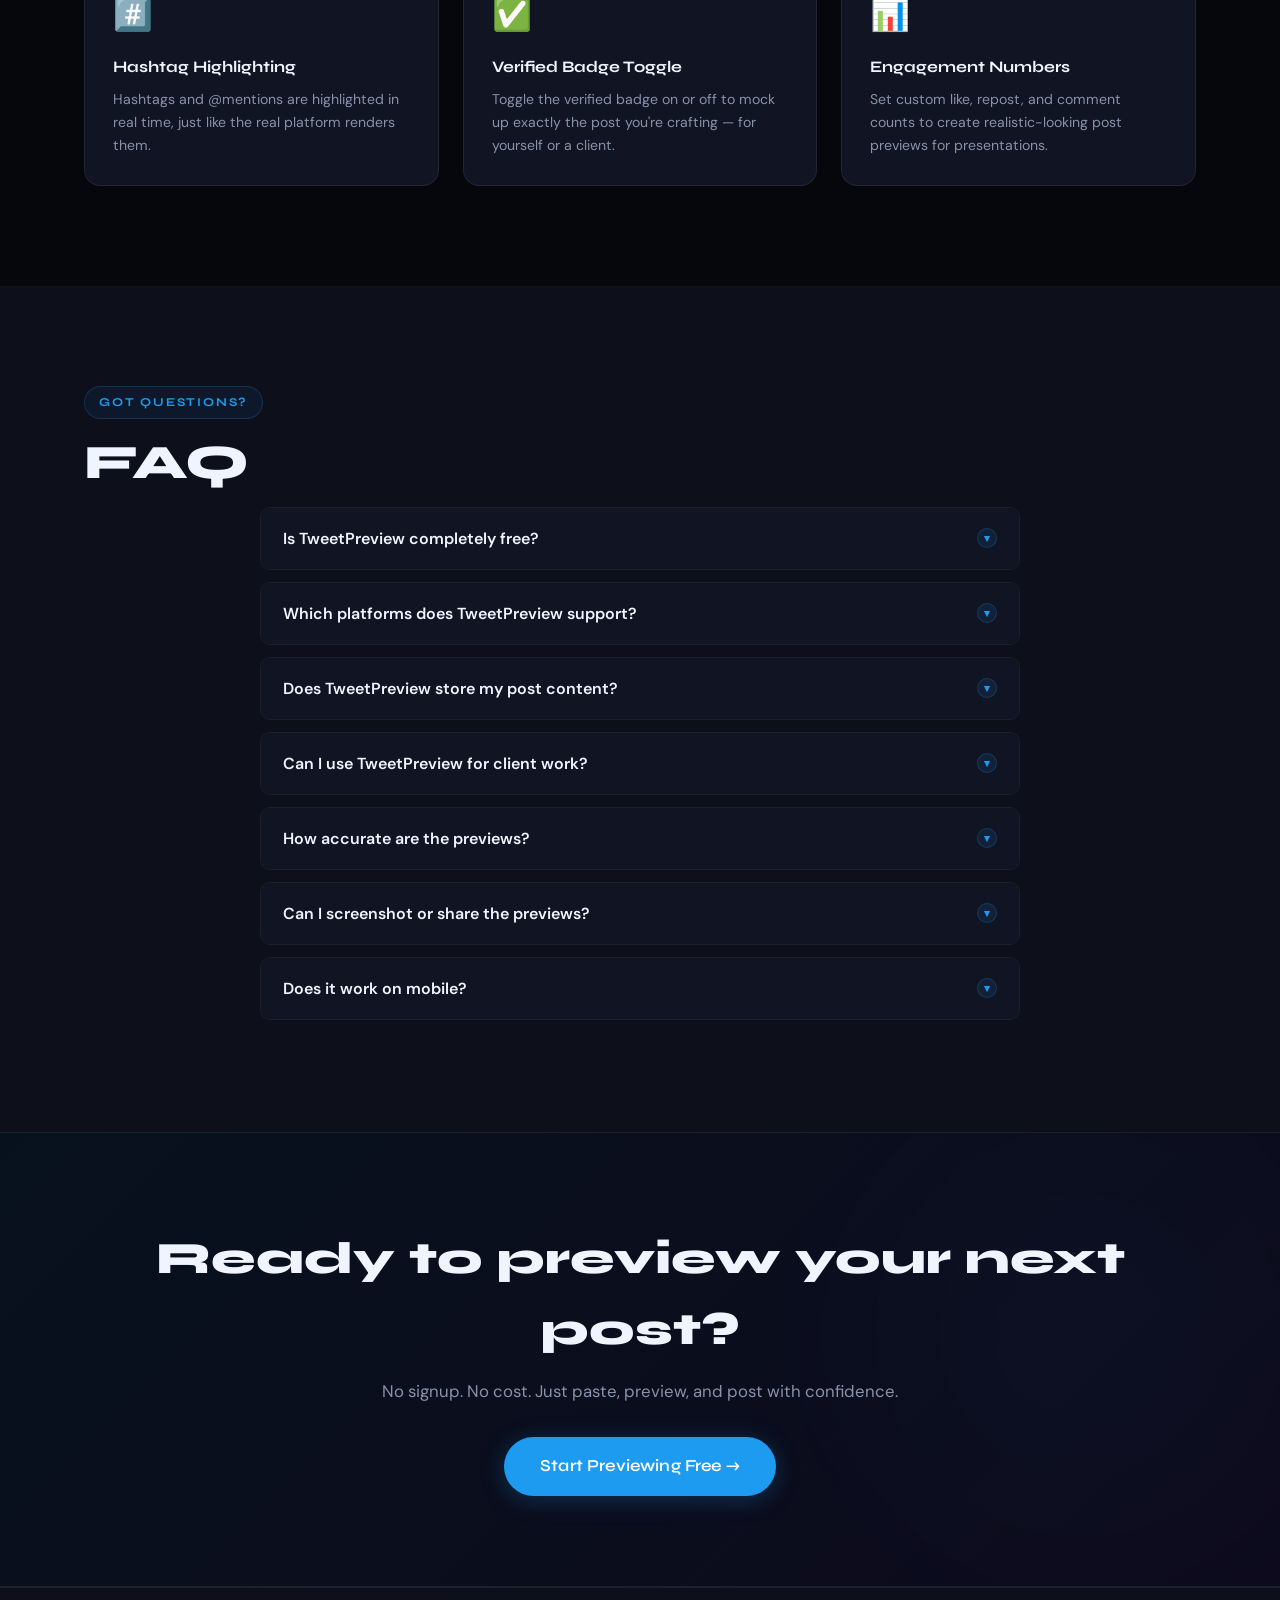
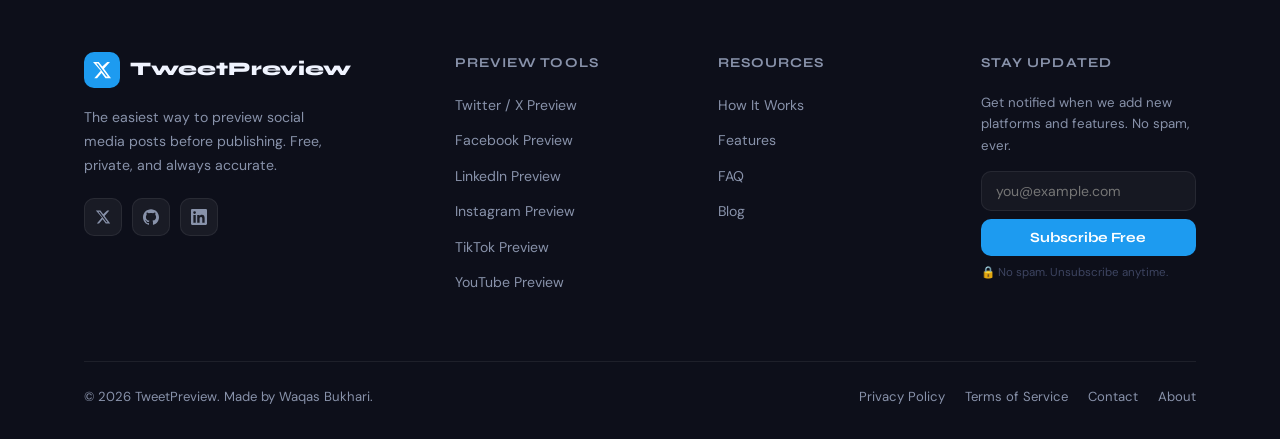
==== commit db415d23: "Update index.html" ====
--- a/index.html
+++ b/index.html
@@ -35,6 +35,10 @@
   <meta name="twitter:title" content="TweetPreview – Social Media Post Preview Tool" />
   <meta name="twitter:description" content="See exactly how your tweets & posts will look before you hit publish. Free tool, no login needed." />
   <meta name="twitter:image" content="https://tweetpreview.github.io/assets/og-image.png" />
+
+  <!-- Favicon -->
+
+  <link rel="icon" type="image/svg+xml" href="data:image/svg+xml,%3Csvg xmlns='http://www.w3.org/2000/svg' viewBox='0 0 100 100'%3E%3Crect width='100' height='100' rx='22' fill='%231d9bf0'/%3E%3Cpath d='M30 35h40v25H50L35 75V60h-5V35z' fill='white'/%3E%3Ccircle cx='75' cy='25' r='15' fill='%237c3aed'/%3E%3C/svg%3E">
 
   <!-- Schema.org JSON-LD -->
   <script type="application/ld+json">
